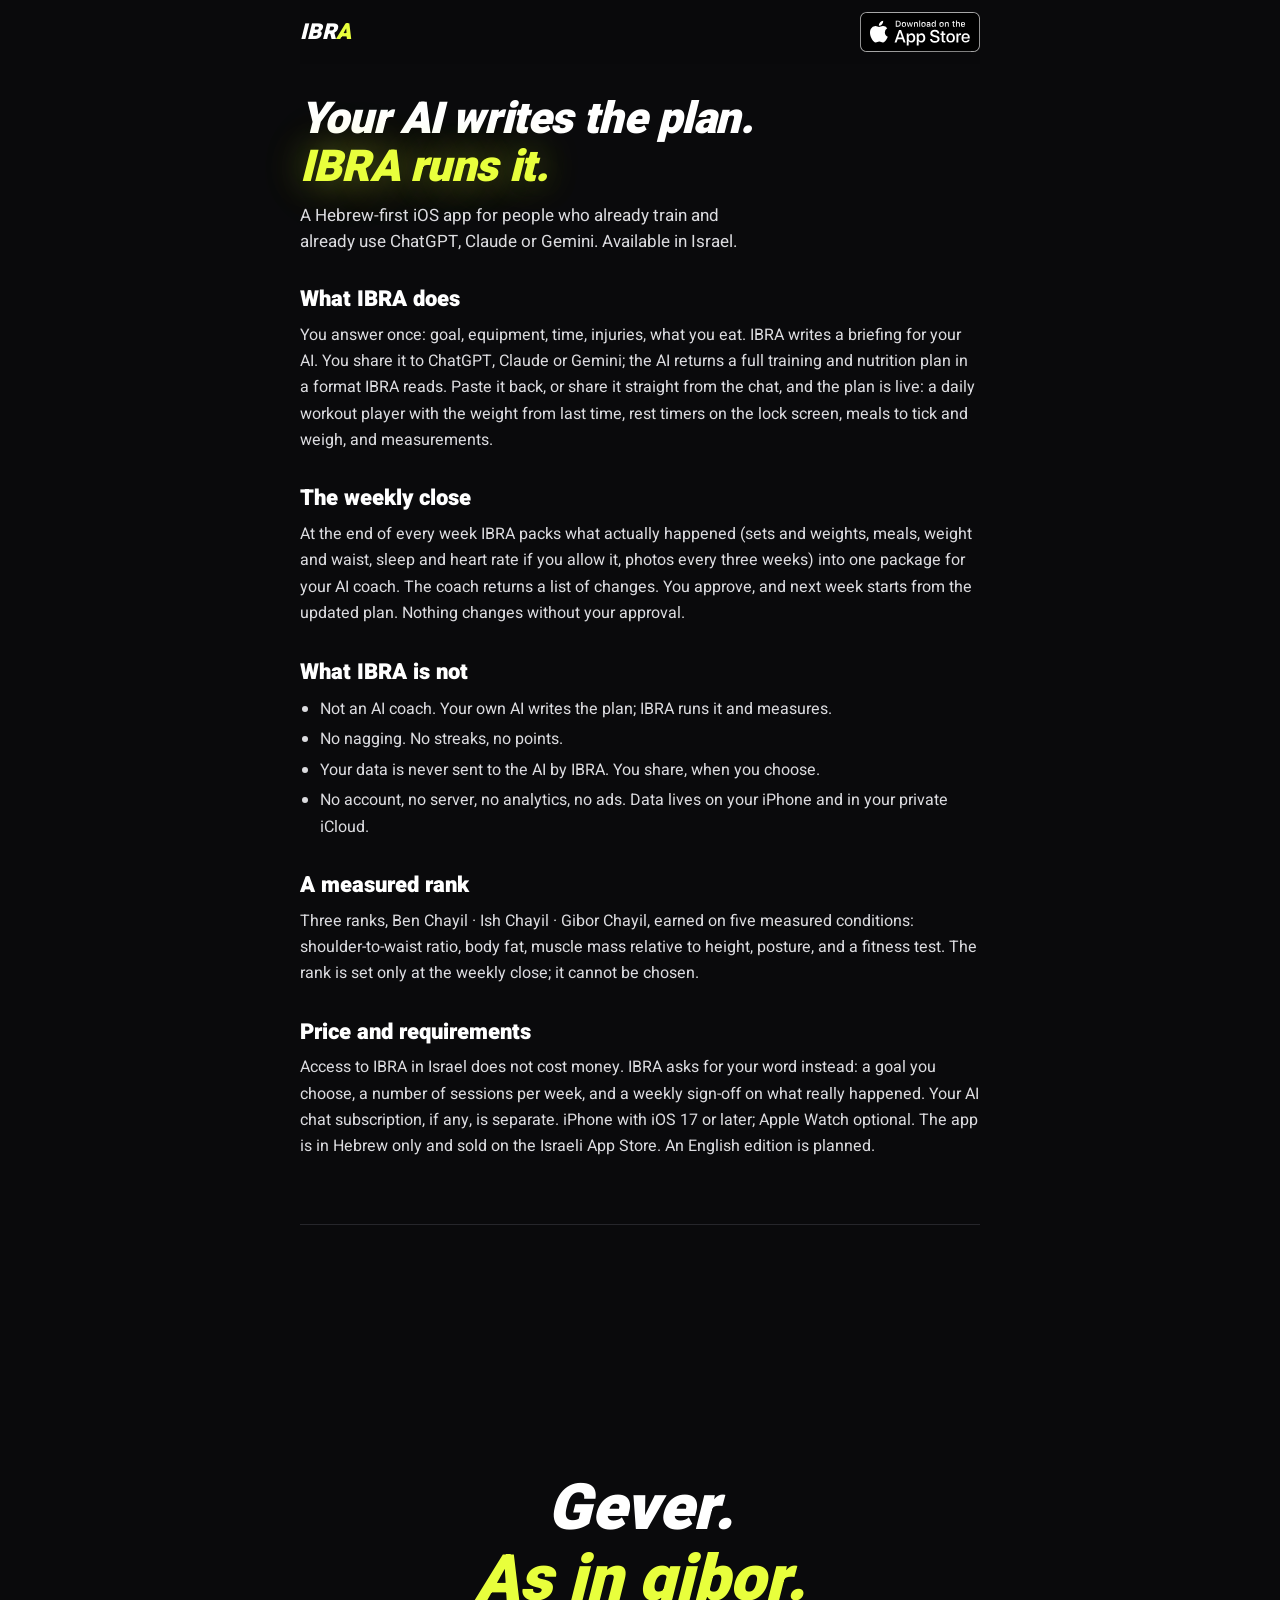
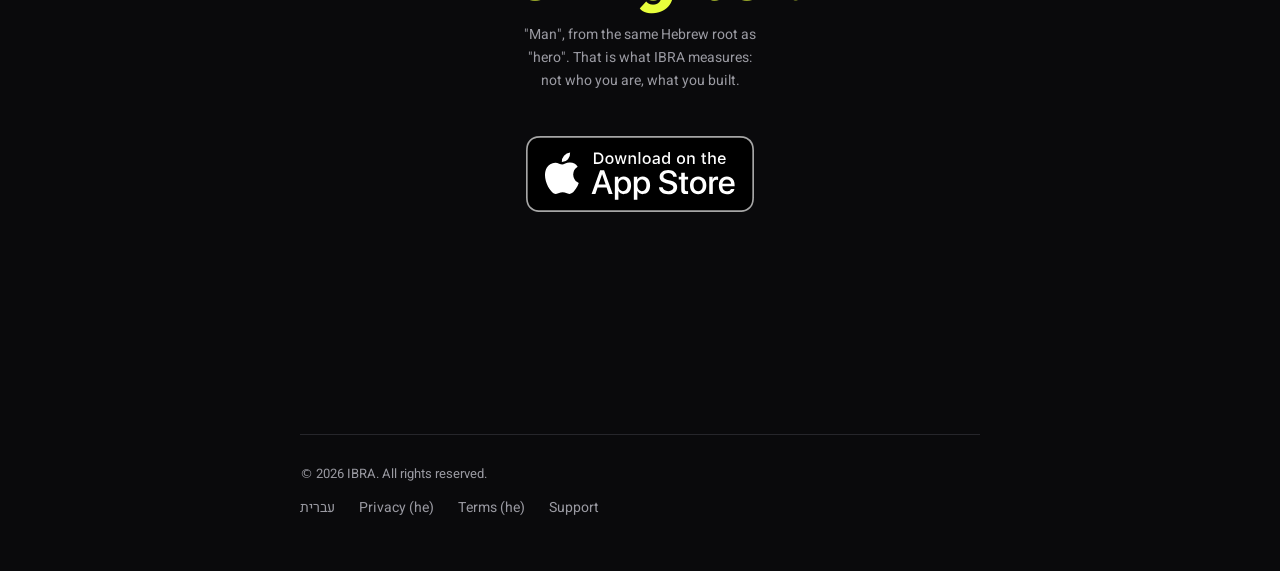
==== en/index.html @ 9f3f7fce "5.3: מחיר גלוי, המילה בלי מחיר, /pilot, כרטיסי-הפניה חדשים (IBRA 6155e060)" ====
<!doctype html>
<html lang="en" dir="ltr">
<head>
<meta charset="utf-8">
<meta name="robots" content="noindex">
<meta name="viewport" content="width=device-width,initial-scale=1">
<link rel="icon" href="/favicon.ico" sizes="32x32">
<link rel="icon" href="/assets/icon.svg" type="image/svg+xml">
<link rel="apple-touch-icon" href="/assets/apple-touch-icon.png">
<link rel="manifest" href="/site.webmanifest">
<title>IBRA — runs the workout plan your ChatGPT, Claude or Gemini wrote (Hebrew, iOS)</title>
<meta name="description" content="IBRA is a Hebrew-first iOS app that runs the training and nutrition plan your own AI chat wrote: a daily workout player, meals, measurements, and a weekly close that sends the coach what really happened. No account, no server.">
<link rel="canonical" href="https://ibra.fit/en/">
<link rel="alternate" hreflang="he" href="https://ibra.fit/">
<link rel="alternate" hreflang="en" href="https://ibra.fit/en/">
<meta property="og:title" content="IBRA — runs the workout plan your AI wrote">
<meta property="og:description" content="Hebrew-first iOS app. Paste the plan ChatGPT, Claude or Gemini wrote; IBRA runs it daily and closes every week with the coach.">
<meta property="og:url" content="https://ibra.fit/en/">
<meta property="og:image" content="https://ibra.fit/assets/og-v3.png">
<meta property="og:image:width" content="1200">
<meta property="og:image:height" content="630">
<meta property="og:image:alt" content="מתאמן לבד. המאמן מתכנן. IBRA מריצה.">
<meta name="twitter:card" content="summary_large_image">
<meta name="theme-color" content="#0A0A0C">
<link rel="preload" href="/assets/heebo.woff2" as="font" type="font/woff2" crossorigin>
<link rel="stylesheet" href="/style.css?v=2610282300">
<style>.text article ol,.text article ul{margin:10px 0 0 20px}</style>
</head>
<body class="site">
<div class="text">
<nav aria-label="Main">
  <a class="brand" href="/">IBR<b>A</b></a>
  <a class="badge sm" href="https://apps.apple.com/il/app/ibra/id6794155896"><img src="/assets/appstore-en.svg" width="116" height="40" alt="Download on the App Store"></a>
</nav>

<h1>Your AI writes the plan.<br><em>IBRA runs it.</em></h1>
<p class="lede">A Hebrew-first iOS app for people who already train and already use ChatGPT, Claude or Gemini. Available in Israel.</p>

<article>
<h2>What IBRA does</h2>
<p>You answer once: goal, equipment, time, injuries, what you eat. IBRA writes a briefing for your AI. You share it to ChatGPT, Claude or Gemini; the AI returns a full training and nutrition plan in a format IBRA reads. Paste it back, or share it straight from the chat, and the plan is live: a daily workout player with the weight from last time, rest timers on the lock screen, meals to tick and weigh, and measurements.</p>
</article>

<article>
<h2>The weekly close</h2>
<p>At the end of every week IBRA packs what actually happened (sets and weights, meals, weight and waist, sleep and heart rate if you allow it, photos every three weeks) into one package for your AI coach. The coach returns a list of changes. You approve, and next week starts from the updated plan. Nothing changes without your approval.</p>
</article>

<article>
<h2>What IBRA is not</h2>
<ul>
<li>Not an AI coach. Your own AI writes the plan; IBRA runs it and measures.</li>
<li>No nagging. No streaks, no points.</li>
<li>Your data is never sent to the AI by IBRA. You share, when you choose.</li>
<li>No account, no server, no analytics, no ads. Data lives on your iPhone and in your private iCloud.</li>
</ul>
</article>

<article>
<h2>A measured rank</h2>
<p>Three ranks, Ben Chayil · Ish Chayil · Gibor Chayil, earned on five measured conditions: shoulder-to-waist ratio, body fat, muscle mass relative to height, posture, and a fitness test. The rank is set only at the weekly close; it cannot be chosen.</p>
</article>

<article>
<h2>Price and requirements</h2>
<p>Access to IBRA in Israel does not cost money. IBRA asks for your word instead: a goal you choose, a number of sessions per week, and a weekly sign-off on what really happened. Your AI chat subscription, if any, is separate. iPhone with iOS 17 or later; Apple Watch optional. The app is in Hebrew only and sold on the Israeli App Store. An English edition is planned.</p>
</article>

<div class="close">
  <h2>Gever.<br><em>As in gibor.</em></h2>
  <p class="note" style="margin:8px auto 0;max-width:40ch">"Man", from the same Hebrew root as "hero". That is what IBRA measures: not who you are, what you built.</p>
  <a class="badge" href="https://apps.apple.com/il/app/ibra/id6794155896"><img src="/assets/appstore-en.svg" width="162" height="56" alt="Download on the App Store"></a>
</div>

<footer>
  <span>© 2026 IBRA. All rights reserved.</span>
  <nav aria-label="Secondary"><ul><li><a href="/">עברית</a></li><li><a href="/privacy">Privacy (he)</a></li><li><a href="/terms">Terms (he)</a></li><li><a href="/support">Support</a></li></ul></nav>
</footer>
</div>
</body>
</html>
---- style.css ----
/* ibra.fit — גיליון אחד לכל הדפים. הטוקנים = Theme של האפליקציה. */
@font-face{font-family:"Heebo";src:url("/assets/heebo.woff2") format("woff2");font-weight:100 900;font-display:swap}
:root{--bg:#0A0A0C;--card:#151518;--card2:#1C1C20;--ink:#fff;--ink2:#DCDCE0;--muted:#9A9AA2;--line:#26262B;--lime:#E8FF3C;--steel:#B4BEC6}
*{box-sizing:border-box;margin:0}
html{background:var(--bg);scroll-behavior:smooth}
body{margin:0;background:var(--bg);color:var(--ink);font:16px/1.65 "Heebo",system-ui,-apple-system,sans-serif;-webkit-font-smoothing:antialiased;text-rendering:optimizeLegibility}
a{color:var(--lime);text-decoration:none}
a:hover{text-decoration:underline}
:focus-visible{outline:2px solid var(--lime);outline-offset:3px;border-radius:4px}
::selection{background:var(--lime);color:#0A0A0C !important}

/* ---- דפי-המשפט (privacy · terms · support): כפי שהיו ---- */
main{max-width:680px;margin:0 auto;padding:48px 20px 64px}
.brand{font-weight:900;font-style:italic;letter-spacing:.02em;font-size:20px;color:var(--ink)}
.brand b{color:var(--lime);font-weight:900}
.brand:hover{text-decoration:none}
h1{font-weight:900;font-style:italic;font-size:40px;line-height:1.1;margin:40px 0 6px}
.updated{color:var(--muted);font-size:13px;margin:0 0 32px}
h2{font-size:17px;font-weight:800;margin:28px 0 6px}
p{margin:0;color:#dcdce0}
.card{background:var(--card);border:1px solid var(--line);border-radius:16px;padding:20px;margin-top:16px}
.mail{font-size:22px;font-weight:800;direction:ltr;unicode-bidi:isolate}
footer{margin-top:56px;padding-top:20px;border-top:1px solid var(--line);color:var(--muted);font-size:13px;display:flex;gap:16px;flex-wrap:wrap}
footer a{color:var(--muted)}

/* ---- דפי-השיווק (body.site) ---- */
.site a{color:inherit}
.site a:hover{text-decoration:none}
.wrap{max-width:1040px;margin:0 auto;padding:0 20px}
.site nav{display:flex;align-items:center;justify-content:space-between;height:64px}
.site .brand{font-size:22px;padding:8px 0}
.site nav ul{display:flex;gap:24px;list-style:none;padding:0;font-size:14px;color:var(--muted)}
.site nav ul a{padding:12px 0;display:inline-block}
.site nav ul a:hover{color:var(--ink)}
.store,.store:hover,.store:visited,.store:focus{color:#0A0A0C !important;text-decoration:none}
.store{display:inline-flex;align-items:center;gap:10px;background:var(--lime);color:#0A0A0C;font-weight:800;font-size:16px;padding:14px 22px;border-radius:14px;transition:transform .15s cubic-bezier(.4,0,.2,1),box-shadow .2s;box-shadow:0 0 0 rgba(232,255,60,0)}
.store:hover{box-shadow:0 0 28px rgba(232,255,60,.35)}
.store:active{transform:scale(.97)}
.store.sm{padding:11px 16px;font-size:14px;border-radius:10px;min-height:44px}
/* הבאדג' הרשמי של אפל (toolbox.marketingtools.apple.com), בלי לגעת בו: גובה ≥40, מרווח-נקי סביב */
.badge{display:inline-block;line-height:0;border-radius:8px;transition:transform .15s cubic-bezier(.4,0,.2,1),opacity .2s}
.badge img{display:block;height:56px;width:auto}
.badge.sm img{height:40px}
.badge:hover{opacity:.9}
.badge:active{transform:scale(.97)}
.badges{display:inline-flex;align-items:center;gap:12px;flex-wrap:wrap}
.badge.play[hidden]{display:none}
@media (max-width:720px){.badges .badge img{height:50px}.badges .badge.sm img{height:36px}.site .close .badges .badge img{height:50px}}

.hero{padding:40px 0 64px;display:grid;grid-template-columns:1.2fr .8fr;gap:40px;align-items:center}
.site h1{font-size:56px;line-height:1.08;letter-spacing:-.01em;text-wrap:balance;margin:0}
.site h1 em{font-style:inherit;color:var(--lime);text-shadow:0 0 28px rgba(232,255,60,.35)}
.lede{font-size:20px;line-height:1.5;color:var(--ink2);margin-top:24px;max-width:34ch}
.cta{display:flex;align-items:center;gap:24px;margin-top:32px;flex-wrap:wrap}
.quiet{color:var(--muted);font-size:16px;border-bottom:1px solid var(--line);padding:10px 0;min-height:44px;display:inline-flex;align-items:center}
.quiet:hover{color:var(--ink);border-color:var(--ink)}
.facts{margin-top:20px;color:var(--muted);font-size:16px}
/* שלושת השמות כשורת-מותגים: לבן, 800, בלי לוגואים (אבי, 20.10) */
.facts .brands{display:inline-flex;align-items:center;gap:8px;direction:ltr;color:var(--ink);font-weight:800;letter-spacing:.01em;vertical-align:baseline}
.facts .brands i{font-style:normal;color:var(--muted)}
.shot{width:100%;height:auto;border-radius:28px;border:1px solid var(--line);box-shadow:0 30px 60px rgba(0,0,0,.5);display:block;background:var(--bg)}
.pair{display:flex;gap:20px;align-items:flex-start;justify-content:center}
.pair figure{margin:0;width:232px}
.pair .back{margin-top:48px;width:212px}
.pair figcaption{text-align:center;color:var(--muted);font-size:13px;font-weight:700;letter-spacing:.06em;margin-top:12px}

.site section{padding:72px 0;border-top:1px solid var(--line);scroll-margin-top:72px}
.site h2{font-weight:900;font-style:italic;font-size:36px;line-height:1.1;text-wrap:balance;margin:0}
.site h2 em{font-style:inherit;color:var(--lime)}
.sub{color:var(--muted);font-size:16px;margin-top:12px;max-width:52ch}
.steps{display:grid;grid-template-columns:repeat(3,1fr);gap:32px;margin-top:40px}
.step{display:flex;flex-direction:column}
.step .shot{max-width:240px;margin:24px auto 0}
.step p{flex:1}
.n{font-weight:800;color:var(--muted);font-size:13px;letter-spacing:.08em}
.site h3{font-weight:800;font-size:22px;line-height:1.25;margin-top:8px;text-wrap:balance}
.step p{color:var(--muted);margin-top:8px}
/* הספרה היא הסימן של השלב: גדולה, 900 נטוי, לבנה (ליים שמור לפעולה — 20.8) */
.step .n{font-size:64px;line-height:1;font-weight:900;font-style:italic;color:var(--ink);font-variant-numeric:tabular-nums;letter-spacing:-.02em;margin-bottom:10px}

/* הסולם — ה-V שמתרחב. גיאומטריית DeltaRing, שלוש דרגות. */
/* הסולם — שלוש דמויות; הנבחרת גדולה ודלתאותיה בליים (כמו RankTitle + DeltaRing באפליקציה). לוח-פירוט אחד מתחלף. */
#rank .lede{max-width:46ch}
/* לוח-הזהות (27.8): קווי-שיער, המשפט כהצהרת-מותג, התכונות עם נקודות-ליים */
/* גובה קבוע לשתי שורות — הלוח לא זז בין הדמויות (אבי, 20.10) */
.conds{list-style:none;margin:0;padding:0;display:grid;grid-template-columns:repeat(3,1fr);gap:10px}
.conds li{display:flex;flex-direction:column;gap:6px;padding:14px 12px;border:1px solid var(--line);border-radius:12px;background:rgba(255,255,255,.02)}
.conds svg{width:30px;height:30px;fill:none;stroke:var(--steel);stroke-width:1.6;stroke-linecap:round;stroke-linejoin:round;margin-bottom:4px}
.conds b{font-size:17px;font-weight:800;color:var(--ink);font-variant-numeric:tabular-nums;white-space:nowrap}
.conds span{font-size:13px;color:var(--muted)}
.cond{margin-top:32px;color:var(--ink2);max-width:52ch}
.fine{margin-top:16px;color:var(--muted);font-size:16px;max-width:40ch}

/* "המאמן רואה אותך" — טקסט מימין, מסך ״המאמן ראה״ משמאל */
.see{display:grid;grid-template-columns:1fr 1fr;gap:48px;align-items:start}
.seeshot{margin:0;text-align:center}
.seeshot .shot{max-width:300px;margin:0 auto}
.seeshot figcaption{color:var(--muted);font-size:13px;margin-top:16px;max-width:36ch;margin-inline:auto}
html.js .seeshot .shot{transform:translateY(calc((0.5 - var(--p,0.5)) * 36px))}
.facts3{margin-top:28px}
.facts3+.sub{margin-top:20px}
/* השעון — שלושה מסכים אמיתיים זה לצד זה (לא סליידר, אפשטיין #18) */
#connect .lede{max-width:46ch}
.cond b{color:var(--ink);font-weight:800}
.nots{display:grid;grid-template-columns:repeat(3,1fr);gap:16px;margin-top:32px}
.site .card{padding:24px;margin:0}
.site .card h3{font-size:20px;margin:0}
.site .card p{color:var(--muted);margin-top:8px}
.privacy{margin-top:32px;font-weight:800;font-size:18px;color:var(--ink)}
.privacy small{display:block;font-weight:400;color:var(--muted);font-size:16px;margin-top:4px}

/* המחיר — אותו מסך כמו באפליקציה (PaywallCopy): שנתי מסומן, "הכי משתלם", והמילים של המאמן */
.tiers{margin-top:28px;max-width:560px;display:flex;flex-direction:column;gap:10px}
.tier{display:flex;justify-content:space-between;align-items:center;gap:16px;padding:18px 20px;border:1px solid var(--line);border-radius:20px;background:rgba(255,255,255,.02)}
.tier.on{border:1.5px solid var(--lime);box-shadow:0 0 0 4px rgba(232,255,60,.08)}
.tier b{font-size:17px;font-weight:800;display:flex;align-items:center;gap:10px;flex-wrap:wrap}
.tier .tag{color:var(--lime);font-size:13px;font-weight:800}
.tier small{display:block;color:var(--muted);font-size:14px;margin-top:4px}
.tier .p{text-align:left;font-size:24px;font-weight:800;font-variant-numeric:tabular-nums;white-space:nowrap;direction:ltr}
.tier .p span{display:block;font-size:13px;color:var(--muted);font-weight:500;direction:rtl}
.band{padding:40px 0;border-top:1px solid var(--line)}
.band p{font-size:28px;font-weight:900;font-style:italic;line-height:1.2;text-wrap:balance;max-width:30ch}
.band em{font-style:inherit;color:var(--lime)}
#word .lede{max-width:40ch}
#word .sub.wide{max-width:60ch;margin-top:32px}
#price .plans{display:grid;gap:12px}
#price .free{display:flex;flex-direction:column;gap:4px;padding:16px 20px;border:1px dashed var(--line);border-radius:20px;color:var(--ink2)}
#price .free b{color:var(--ink);font-weight:800;font-size:17px}
#price .incl{margin-top:16px;display:grid;gap:8px;color:var(--muted);font-size:15px;padding:0;list-style:none}
#price .incl li::before{content:"·";color:var(--lime);font-weight:900;margin-inline-end:8px}
#price .more{margin-top:8px}
.word-card .tier{flex-direction:column;align-items:stretch}
.word-card .tier small{font-size:12px;font-weight:700;letter-spacing:.06em;margin:0 0 8px}
.word-card .tier b{font-size:19px;line-height:1.35;display:block;font-weight:800}
.ledger{margin-top:12px;display:grid;grid-template-columns:1fr 1fr;gap:10px}
.ledger div{padding:14px 16px;border:1px solid var(--line);border-radius:16px;background:rgba(255,255,255,.02)}
.ledger span{display:block;color:var(--muted);font-size:13px}
.ledger b{display:block;margin-top:6px;font-size:22px;font-weight:800;font-variant-numeric:tabular-nums}
.ledger b.win{color:var(--lime)}
.word-card .note{margin-top:16px;font-size:15px;color:var(--ink2);max-width:none}
.word-card .eg{margin-top:10px;color:var(--muted);font-size:13px}
.site .close .lede{margin:16px auto 0;text-align:center}
.site .close .quiet{margin-top:20px}
.note{color:var(--muted);margin-top:16px;max-width:52ch}

.faq{margin-top:32px;display:grid;grid-template-columns:1fr 1fr;gap:32px 48px}
.faq h3{font-size:18px;margin:0}
.faq p{color:var(--ink2);margin-top:8px}
.more{display:inline-flex;align-items:center;min-height:44px;margin-top:24px;font-weight:800;border-bottom:1px solid var(--ink)}
.more:hover{border-color:var(--lime);color:var(--lime)}

/* הפוטר: המשימה · חתימה · קו · קישורים בשורה · שורת-מטא */
.site footer{display:grid;gap:0;margin:0;padding:28px 0 40px;align-items:start}
.site footer .maker{margin:0;color:var(--ink);font-size:17px;font-weight:700;max-width:40ch;line-height:1.5;text-wrap:balance}
.site footer .maker .sig{display:block;margin-top:10px;color:var(--muted);font-size:13px;font-weight:400}
.site footer .maker a{color:var(--muted)}
.site footer .row{display:flex;justify-content:space-between;align-items:center;gap:16px;flex-wrap:wrap;margin-top:24px;padding-top:12px;border-top:1px solid var(--line)}
.site footer nav{height:auto}
.site footer ul{display:flex;flex-wrap:wrap;gap:4px 24px;margin:0;padding:0;list-style:none;font-size:14px}
.site footer li{white-space:nowrap}
.site footer li a{display:inline-block;padding:12px 0;color:var(--muted)}
.site footer li a:hover{color:var(--ink)}
.site footer .meta{color:var(--muted);font-size:13px;white-space:nowrap}
.site footer .row:first-child{margin-top:0;padding-top:0;border-top:0}

/* ---- דפי-טקסט שיווקיים (faq · vs · en) ---- */
.text{max-width:720px;margin:0 auto;padding:0 20px}
.text h1{font-size:44px;margin-top:32px}
.text .lede{margin-top:12px;font-size:17px;max-width:none}
.group{margin-top:48px;color:var(--muted);font-size:13px;font-weight:700;letter-spacing:.08em;border-bottom:1px solid var(--line);padding-bottom:8px}
.text article{margin-top:32px}
.text article h2{font-style:normal;font-size:22px;line-height:1.25}
.text article p{color:var(--ink2);margin-top:8px}
.text article ol,.text article ul{margin:10px 20px 0 0;color:var(--ink2);padding:0}
.text article li{margin-top:4px}
.text article li b{font-weight:800;color:var(--ink)}
.text .close{padding:72px 0 48px;border-top:1px solid var(--line);margin-top:64px}
.text .close h2{font-style:italic;font-size:40px}
.text .close .badge{margin-top:24px}
.table{margin-top:32px;border:1px solid var(--line);border-radius:16px;overflow:auto}
.table table{width:100%;border-collapse:collapse;font-size:15px;min-width:560px}
.table th,.table td{padding:14px 16px;border-top:1px solid var(--line);text-align:start;vertical-align:top}
.table thead th{border-top:0;background:var(--card);font-weight:800}
.table tbody th{font-weight:800;color:var(--ink);white-space:nowrap}
.table td{color:var(--ink2)}
.table td.y{color:var(--ink);font-weight:800}
.table td.n{color:var(--muted);font-weight:400;font-size:15px;letter-spacing:0}
.table .me{background:rgba(232,255,60,.04)}

/* המילה המתחלפת בהירו: רוחב קבוע (נמדד ב-JS) כדי שהשורה לא תקפוץ; דהייה בלבד */
.rot{display:inline-block;direction:ltr;unicode-bidi:isolate;text-align:center;transition:opacity .22s cubic-bezier(.4,0,.2,1)}
.rot.fade{opacity:0}
/* ---- שכבת-ההרגשה ---- */
.site h1 em{text-shadow:0 0 40px rgba(232,255,60,.45),0 0 90px rgba(232,255,60,.18)}
/* הפוסטר: המילים באות אליך בגלילה */
.poster{display:flex;flex-direction:column;font-weight:900;font-style:italic;font-size:56px;line-height:1.04;letter-spacing:-.01em}
.poster span,.poster em{font-style:inherit;opacity:.14;transition:opacity .45s cubic-bezier(.4,0,.2,1)}
.poster em{color:var(--lime);text-shadow:0 0 40px rgba(232,255,60,.35)}
.poster.l1 span:nth-child(1),.poster.l2 span:nth-child(-n+2),.poster.l3 span:nth-child(-n+3),.poster.l4 span:nth-child(-n+4),.poster.l5 span,.poster.l6 span,.poster.l6 em{opacity:1}
html:not(.js) .poster span,html:not(.js) .poster em{opacity:1}
/* פרלקסה עדינה: הטלפונים נעים מעט מהר יותר מהדף */
html.js .pair .front,html.js .step .shot{transform:translateY(calc((0.5 - var(--p,0.5)) * 36px))}
html.js .pair .back{transform:translateY(calc((0.5 - var(--p,0.5)) * 64px))}
/* הסיום: כוריאוגרפיית-הספלאש (DeltaSpin: 0.6 סיבוב ונעילה · 1.2 ליים · 1.45 שם) */
.splash{width:160px;height:160px;display:block;margin:0 auto;overflow:visible}
.splash path{fill:var(--lime)}
.wordmark{font-weight:900;font-style:italic;font-size:44px;line-height:1;letter-spacing:.02em;margin-top:12px}
.wordmark b{color:var(--lime)}
.site .close{text-align:center;padding:72px 0 48px;border-top:1px solid var(--line);margin-top:64px}
.site .close .badge{margin-top:32px}.site .close .badge img{height:64px}
.site .close h2{font-size:36px;line-height:1.1;margin:24px 0 0}
html.js .close .splash{opacity:0;transform:scale(.82)}
html.js .close .wordmark{opacity:0;letter-spacing:.3em}
html.js .close.go .splash{animation:spinlock .6s cubic-bezier(.4,0,.2,1) forwards}
html.js .close.go .splash path{animation:light .25s ease-out .6s forwards}
html.js .close.go .wordmark{animation:name .4s ease-out 1.2s forwards}
/* הסלוגן נחשף אחרי השם; "גִּבּוֹר." נדלק אחרון (DeltaSpin: heroTime 1.45 · total 1.80) */
html.js .close h2{opacity:0;transform:translateY(8px)}
html.js .close h2 em{color:var(--ink);text-shadow:none}
html.js .close.go h2{animation:rise .45s ease-out 1.45s forwards}
html.js .close.go h2 em{animation:hero .35s ease-out 1.8s forwards}
@keyframes rise{to{opacity:1;transform:none}}
@keyframes hero{to{color:var(--lime);text-shadow:0 0 40px rgba(232,255,60,.45),0 0 90px rgba(232,255,60,.18)}}
@keyframes spinlock{from{opacity:0;transform:scale(.82) rotateY(0)}to{opacity:1;transform:scale(1) rotateY(900deg)}}
@keyframes light{to{filter:drop-shadow(0 0 26px rgba(232,255,60,.55))}}
@keyframes name{to{opacity:1;letter-spacing:.02em}}
/* ---- תנועה: ברירת-המחדל נראה; ה-JS רק מוסיף ---- */
/* הסולם מתרחב לפי כמה גללת (scrub), לא פעם אחת */
@media (prefers-reduced-motion:reduce){
  html.js .pair .front,html.js .pair .back,html.js .step .shot,html.js .seeshot .shot{transform:none}
  .poster span,.poster em{opacity:1;transition:none}
  html.js .close .splash,html.js .close .wordmark,html.js .close h2{opacity:1;transform:none;letter-spacing:.02em;animation:none}
  html.js .close h2 em{color:var(--lime);animation:none}
  html.js .close .splash path{fill:var(--lime)}
  .rot{transition:none}
  html{scroll-behavior:auto}
}

@media (max-width:760px){
  .site nav ul{display:none}
  /* בטלפון הכותרת דביקה, והבאדג' בה מופיע רק אחרי שההירו יצא מהמסך (אבי, 20.10) */
  .site .wrap>nav,.site .text>nav{position:sticky;top:0;z-index:5;height:56px;margin:0 -16px;padding:0 16px;background:rgba(10,10,12,.82);backdrop-filter:blur(14px);-webkit-backdrop-filter:blur(14px)}
  html.js .wrap>nav .badge.sm,html.js .text>nav .badge.sm{opacity:0;pointer-events:none;transform:translateY(-4px);transition:opacity .3s,transform .3s}
  html.js.past-hero .wrap>nav .badge.sm,html.js.past-hero .text>nav .badge.sm{opacity:1;pointer-events:auto;transform:none}
  .site footer .row{gap:12px 0}
  .site footer nav{width:100%}
  .site footer nav ul{display:flex;flex-wrap:wrap;justify-content:center;width:100%;gap:0 18px;font-size:13px;white-space:nowrap}
  .site footer nav ul a{padding:12px 0}
  .site footer .meta{width:100%;text-align:center}
  .hero{grid-template-columns:1fr;gap:32px;padding:24px 0 48px}
  .site h1{font-size:42px}
  .poster{font-size:40px;line-height:1.04}
  .splash{width:120px;height:120px}
  .wordmark{font-size:34px}
  .lede{font-size:18px}
  .band p{font-size:22px}
  .ledger b{font-size:20px}
  .pair{gap:12px;margin-top:8px}
  .pair figure{width:48%}
  .pair .back{margin-top:32px;width:48%}
  .pair .shot{aspect-ratio:600/900;object-fit:cover;object-position:top}
  .facts{font-size:15px}
  .site section{padding:40px 0}
  .site h2{font-size:30px}
  .steps{grid-template-columns:1fr;gap:0}
  .step{padding:32px 0;border-top:1px solid var(--line)}
  .step .n{font-size:56px}
  .step:first-child{border-top:0;padding-top:8px}
  .step .shot{max-width:220px;margin-top:20px;aspect-ratio:600/640;object-fit:cover;object-position:top;border-bottom-left-radius:0;border-bottom-right-radius:0;-webkit-mask-image:linear-gradient(#000 78%,transparent);mask-image:linear-gradient(#000 78%,transparent)}
  .conds{grid-template-columns:repeat(3,1fr);gap:8px}
  .conds li{padding:12px 10px}
  .conds b{font-size:15px}
  .conds svg{width:24px;height:24px}
  .nots,.faq{grid-template-columns:1fr}
  .see{grid-template-columns:1fr;gap:28px}
  .seeshot .shot{max-width:260px;aspect-ratio:562/760;object-fit:cover;object-position:top;border-bottom-left-radius:0;border-bottom-right-radius:0;-webkit-mask-image:linear-gradient(#000 80%,transparent);mask-image:linear-gradient(#000 80%,transparent)}
  .close h2{font-size:40px}
  .close{padding:64px 0}
  .text h1{font-size:34px}
  /* טבלת-ההשוואה: בטלפון כל שורה הופכת לכרטיס, בלי גלילה-לצד */
  .table{border:0;border-radius:0;overflow:visible}
  .table table{min-width:0;display:block}
  .table thead{display:none}
  .table tbody,.table tr{display:block}
  .table tr{border:1px solid var(--line);border-radius:16px;padding:8px 16px 12px;margin-top:12px;background:var(--card)}
  .table tbody th,.table td{display:block;padding:6px 0;border:0;white-space:normal}
  .table tbody th{font-size:13px;color:var(--muted);letter-spacing:.06em;padding-bottom:8px;border-bottom:1px solid var(--line);margin-bottom:4px}
  .table td::before{display:inline-block;min-width:96px;color:var(--muted);font-weight:700;font-size:13px;letter-spacing:.04em}
  .table td:nth-child(2)::before{content:"IBRA"}
  .table td:nth-child(3)::before{content:"יומנים"}
  .table td:nth-child(4)::before{content:"מאמני-AI"}
  .table td:nth-child(5)::before{content:"ChatGPT לבד"}
  .table .me{background:transparent}
}

/* guide */
.guide .gs{margin-top:56px;padding-top:28px;border-top:1px solid var(--line)}
.guide .gs:first-of-type{margin-top:56px}
.guide .n{font-size:64px;line-height:1;font-weight:900;font-style:italic;color:var(--ink);font-variant-numeric:tabular-nums;letter-spacing:-.02em}
.guide .gs h2{font-style:normal;font-size:28px;line-height:1.2;margin-top:12px}
.guide .gs h3{font-size:20px;margin-top:40px}
.guide .gs p{color:var(--ink2);margin-top:12px;max-width:60ch}
.guide .gs p.big{color:var(--ink);font-size:22px;font-weight:800;line-height:1.35;margin-top:24px;text-wrap:balance}
.guide .gs p.note{color:var(--muted);font-size:15px;margin-top:16px}
.facts5{list-style:none;margin:20px 0 0;padding:0;display:grid;grid-template-columns:repeat(3,1fr);gap:10px}
.facts5 li{display:flex;flex-direction:column;gap:6px;padding:16px 14px;border:1px solid var(--line);border-radius:12px;background:rgba(255,255,255,.02)}
.facts5 svg{width:30px;height:30px;fill:none;stroke:var(--steel);stroke-width:1.6;stroke-linecap:round;stroke-linejoin:round;margin-bottom:4px;flex:none}
.facts5 b{font-size:17px;font-weight:800;color:var(--ink)}
.facts5 span{font-size:14px;color:var(--muted);line-height:1.4}
.chat{margin-top:16px;display:flex;flex-direction:column;align-items:flex-start;gap:12px}
.chat .bubble{position:relative;padding:18px 20px;border-radius:20px 20px 20px 6px;background:var(--card2);color:var(--ink);font-size:16px;line-height:1.6;white-space:pre-wrap;user-select:all;max-width:56ch}
.copybtn{padding:12px 20px;border:0;border-radius:12px;background:var(--lime);color:#0A0A0C;font:inherit;font-size:16px;font-weight:800;cursor:pointer;transition:transform .15s cubic-bezier(.4,0,.2,1)}
.copybtn:active{transform:scale(.97)}
.ways{list-style:none;margin:24px 0 0;padding:0;display:grid;grid-template-columns:repeat(3,1fr);gap:12px}
.ways li{padding:20px;border:1px solid var(--line);border-radius:20px;background:var(--card);display:flex;flex-direction:column}
.ways li.us{border-color:var(--lime)}
.ways b{font-size:18px;font-weight:800;color:var(--ink);line-height:1.25}
.ways span{display:block;margin-top:4px;color:var(--muted);font-size:14px}
.ways p{margin-top:8px;flex:1}
.ways i{font-style:normal;display:block;margin-top:16px;padding-top:12px;border-top:1px solid var(--line);color:var(--muted);font-size:14px;line-height:1.45}
.ways li.us i{color:var(--ink)}
.checks{list-style:none;margin:16px 0 0;padding:0}
.checks li{display:flex;align-items:center;gap:12px;padding:12px 0;border-bottom:1px solid var(--line);font-size:17px;font-weight:700;color:var(--ink)}
.checks svg{width:22px;height:22px;flex:none;fill:none;stroke:var(--ink);stroke-width:2.4;stroke-linecap:square;stroke-linejoin:miter}
@media (max-width:720px){
  .guide .n{font-size:56px}
  .guide .gs{margin-top:44px}
  .guide .gs h2{font-size:24px}
  .facts5{grid-template-columns:1fr 1fr}
  .ways{grid-template-columns:1fr}
  .chat .bubble{max-width:none}
}
/* vs */
.vs .fam{margin-top:40px}
.vs .ways p{margin-top:8px;flex:1;color:var(--ink)}
.vs .ways em{font-style:normal;display:block;margin-top:10px;color:var(--muted);font-size:14px}
.sr{position:absolute;width:1px;height:1px;overflow:hidden;clip:rect(0 0 0 0)}
.vs .note{color:var(--muted);font-size:14px;margin-top:12px}
.pick{list-style:none;margin:16px 0 0;padding:0}
.pick li{padding:12px 0;border-top:1px solid var(--line);color:var(--ink2);line-height:1.5}
.pick li b{color:var(--ink);font-weight:800}
.pick li.us b{color:var(--lime)}
@media (max-width:720px){
}
/* sticky header, desktop */
@media (min-width:761px){
  .site .wrap>nav,.site .text>nav{position:sticky;top:0;z-index:5;background:rgba(10,10,12,.82);backdrop-filter:blur(14px);-webkit-backdrop-filter:blur(14px)}
}
/* desktop scale · brand moment */
@media (min-width:900px){
  .site h2{font-size:52px}
  .poster{font-size:84px}
  .site .close{min-height:90vh;display:flex;flex-direction:column;justify-content:center;align-items:center;padding:48px 0}
  .splash{width:300px;height:300px}
  .wordmark{font-size:88px;margin-top:20px}
  .site .close h2{font-size:64px;margin-top:28px}
  .site .close .badge{margin-top:44px}.site .close .badge img{height:76px}
}
/* scenes: a pinned stage, scrubbed by scroll (progress --sp 0→1, reversible, no thresholds) */
.scene{--sp:0;--nav:56px;position:relative;display:block;grid-template-columns:none;height:190svh;margin-top:16px;text-align:start}
.scene .stage{position:sticky;top:calc(var(--nav) + 6svh);height:auto;display:flex;flex-direction:column;align-items:center;padding-top:12px}
.scene .pin{position:relative;overflow:hidden;border:1px solid var(--line);border-radius:28px;background:var(--bg);box-shadow:0 30px 60px rgba(0,0,0,.5);width:min(236px,58%);aspect-ratio:600/1000;flex:none}
.scene .track{display:flex;height:100%;width:300%;transform:translateX(calc(var(--sp) * 66.6667%));will-change:transform}
.scene.five .track{width:500%;transform:translateX(calc(var(--tx,var(--sp)) * 80%))}
.scene.five .track>*{width:20%!important}
.scene.five{height:330svh}
.scene.six .track{width:600%;transform:translateX(calc(var(--tx,var(--sp)) * 83.3333%))}
.scene.six .track>*{width:16.6667%!important}
.scene.six{height:400svh}
.scene .track img{width:33.3333%;max-width:none;height:100%;object-fit:cover;object-position:top;flex:none;display:block;border:0;border-radius:0;box-shadow:none}
.scene .bars{display:flex;gap:6px;width:min(236px,58%);margin-top:14px;flex:none}
.scene .bars i{flex:1;height:3px;border-radius:2px;background:var(--line);position:relative;overflow:hidden}
.scene .bars i::after{content:"";position:absolute;inset:0;background:var(--ink);transform-origin:right;transform:scaleX(var(--f,0))}
.scene .txts{position:relative;width:100%;flex:none;height:6.2em;margin-top:12px}
.scene .txts>*{position:absolute;inset:0;margin:0;padding:0 8px 0 0;opacity:var(--a,0);transform:translateY(calc((1 - var(--a,0)) * 10px));text-align:start}
.scene .step .n{padding-inline-end:.3em;overflow:visible}
.scene .txts,.scene .txts>*{overflow:visible}
.scene .step{display:block;padding:0;border:0;min-height:0}
.scene .step .n{font-size:56px;margin-bottom:8px}
.scene .step h3{font-size:22px}
.scene .step p{font-size:16px;margin-top:8px}
.scene figcaption{margin:0;font-size:16px;color:var(--ink2)}
.scene figcaption b{display:block;font-size:24px;color:var(--ink);font-weight:800;margin-bottom:4px}
#connect .cond{margin-top:0}
html:not(.js) .scene{height:auto}
html:not(.js) .scene .stage{position:static;height:auto}
html:not(.js) .scene .txts>*{position:static;opacity:1;transform:none;margin-top:16px}
@media (min-width:900px){
  .scene{--nav:64px;height:calc(100vh - var(--nav) + 180vh)}
  .scene.five{height:calc(100vh - var(--nav) + 400vh)}
  .scene.six{height:calc(100vh - var(--nav) + 500vh)}
  .scene .stage{top:var(--nav);height:calc(100vh - var(--nav));flex-direction:row;align-items:center;gap:80px;padding-top:0}
  .scene .pin{width:auto;height:min(820px,calc(100vh - var(--nav) - 80px));aspect-ratio:600/1304;border-radius:40px;order:2}
  .scene .bars{display:none}
  .scene .txts{flex:1;height:100%;margin:0;order:1}
  .scene .txts>*{padding:0;display:flex;flex-direction:column;justify-content:center;transform:translateY(calc((1 - var(--a,0)) * 16px))}
  .scene .step .n{font-size:112px;margin-bottom:16px}
  .scene .step h3{font-size:30px;line-height:1.2}
  .scene .step p{font-size:19px;max-width:38ch}
  .scene figcaption{font-size:19px;max-width:34ch}
  .scene figcaption b{font-size:34px;line-height:1.15;margin-bottom:10px}
}
@media (prefers-reduced-motion:reduce){
  .scene{height:auto}
  .scene .stage{position:static;height:auto}
  .scene .txts>*{position:static;opacity:1;transform:none;margin-top:16px}
  .scene .track{transform:none}
  .scene .bars{display:none}
}
/* composition: even lines, no half-lines */
.lede,.sub,.cond,.note,#faq p,.step p,.step h3,.conds span,.card p,figcaption,.maker,.tier i,.ways i,.ways p,.pick li{text-wrap:balance}
@media (max-width:720px){
  .site h1{font-size:40px}
  .site h1 em{white-space:nowrap}
  .facts3{grid-template-columns:1fr;gap:8px}
  .facts3 li{flex-direction:row;align-items:center;gap:12px;padding:12px 14px}
  .facts3 svg{margin:0;width:26px;height:26px;flex:none}
  .facts3 b{font-size:16px}
  .facts3 span{font-size:14px;margin-inline-start:auto}
}
.pair video.shot{object-fit:cover;object-position:top}
/* הסולם */
.ladder{list-style:none;padding:0;margin:28px 0 0;display:flex;flex-direction:column;gap:10px;max-width:460px}
.ladder li{display:flex;align-items:center;gap:16px;padding:14px 16px;border:1px solid var(--line);border-radius:16px;opacity:.72}
.ladder li.on{opacity:1;background:rgba(255,255,255,.03);border-color:#3A3A40}
.ladder svg{width:52px;height:auto;flex:none;overflow:visible}
.ladder svg path{fill:var(--steel)}
.ladder li.on svg path{fill:var(--lime);filter:drop-shadow(0 0 12px rgba(232,255,60,.4))}
.ladder .nm{display:flex;align-items:baseline;gap:10px;font-size:22px;font-weight:900;font-style:italic;color:var(--ink);white-space:nowrap}
.ladder .nm em{font-style:inherit}
.ladder li.on .nm{color:var(--lime)}
.ladder .nm small{font-size:11px;font-weight:800;font-style:normal;letter-spacing:.08em;color:var(--bg);background:var(--lime);border-radius:6px;padding:2px 7px}
.ladder span{display:block;color:var(--ink2);font-size:15px;margin-top:2px}
.ladder i{display:block;font-style:normal;color:var(--muted);font-size:13px;margin-top:5px;font-variant-numeric:tabular-nums;text-wrap:balance}
#rank .see,#road .see{align-items:center}
#whole .see{margin-top:48px}
@media (max-width:720px){.ladder{max-width:none}.ladder li{gap:12px;padding:12px}.ladder svg{width:44px}.ladder .nm{font-size:20px}}
#whole .poster{flex-direction:row;flex-wrap:wrap;gap:0 .4em;font-size:26px;line-height:1.3;margin-top:22px;max-width:30ch}
#whole .see{margin-top:0}
@media (min-width:900px){#whole .poster{font-size:32px}}
#whole .poster{max-width:19ch}
@media (min-width:900px){#whole .poster{max-width:none}}
/* הדרגה + הדרך */
.ladder li{cursor:pointer;position:relative;transition:opacity .3s,border-color .3s,background .3s}
.ladder li:hover{opacity:.9}
.ladder li:focus-visible{outline:2px solid var(--lime);outline-offset:3px}
.ladder time{margin-inline-start:auto;flex:none;align-self:flex-start;font-size:13px;font-weight:800;color:var(--muted);white-space:nowrap;padding-top:4px}
.ladder li.on time{color:var(--lime)}
.ladder svg path{transition:fill .3s,filter .3s}
@media (max-width:720px){.ladder time{font-size:12px}}
@media (max-width:720px){.ladder li{position:relative;padding-top:14px}.ladder time{position:absolute;top:12px;left:14px;margin:0;padding:0}.ladder li>div{padding-inline-end:0}}
/* "לאן ומתי" חי — הכרטיס ב-HTML, הגרף ב-SVG */
.phone{width:300px;aspect-ratio:562/1218;margin:0 auto;border-radius:28px;border:1px solid var(--line);box-shadow:0 30px 60px rgba(0,0,0,.5);background:var(--bg);overflow:hidden;padding:0 14px;text-align:start;position:relative;font-family:Heebo,system-ui,sans-serif}
.phone .pbar{direction:ltr;display:flex;justify-content:space-between;align-items:center;height:34px;font-size:11px;font-weight:700;color:#fff;padding:4px 6px 0}
.phone .pbar i{width:28px;height:10px;border:1px solid rgba(255,255,255,.6);border-radius:3px;position:relative}
.phone .pbar i::after{content:"";position:absolute;inset:1.5px;background:#fff;border-radius:1.5px}
.phone .jh{display:flex;justify-content:space-between;align-items:baseline;margin:6px 2px 8px}
.phone .jh b{font-size:13px;font-weight:800;color:#fff}.phone .jh span{font-size:11px;color:rgba(255,255,255,.55)}
.rcard{background:#141417;border:1px solid rgba(255,255,255,.08);border-radius:16px;padding:14px 12px 10px}
.rcard .rh{font-size:22px;font-weight:900;font-style:italic;color:#fff;line-height:1.1;white-space:nowrap}
.rcard .basis{font-size:10px;font-weight:600;color:rgba(255,255,255,.55);margin:5px 0 8px}
.rcard .chart{position:relative;height:150px}
.rcard svg{position:absolute;inset:0;width:100%;height:100%;overflow:visible}
.rcard .band{fill:#565F1E;fill-opacity:.55}
.rcard .fill{fill:url(#rg)}
.rcard .axis{stroke:rgba(255,255,255,.14);stroke-width:1}
.rcard .split{stroke:rgba(255,255,255,.22);stroke-width:1;stroke-dasharray:2 3;transition:opacity .4s}
.rcard .line{fill:none;stroke:#fff;stroke-width:2.5;stroke-linecap:round;stroke-linejoin:round}
.rcard .est{fill:none;stroke:rgba(255,255,255,.55);stroke-width:2;stroke-linecap:round;stroke-dasharray:1 5;transition:opacity .4s}
.rcard .dots circle{fill:#fff;stroke:#fff;stroke-width:1.3;transition:opacity .3s}.rcard .dots circle.e{fill:#141417;stroke:rgba(255,255,255,.6)}
.rcard .goal{fill:#fff}
.rcard .halo{fill:#E8FF3C;fill-opacity:.18}.rcard .today{fill:#E8FF3C}
.rcard .lbl{position:absolute;font-size:9px;font-weight:700;color:rgba(255,255,255,.55);white-space:nowrap;direction:rtl}
.rcard .lbl b{font-size:9px;font-weight:800;color:#fff}
.rcard .lbl.today{top:0;right:0}
.rcard .lbl.peak{top:0;transition:left .8s,top .8s}
.rcard .years{position:absolute;left:0;right:0;top:134px;height:14px;font-size:8px;font-weight:700;color:rgba(255,255,255,.4)}
.rcard .years span{position:absolute;transform:translateX(50%);transition:right .8s,opacity .4s}
.rcard .years .esl{transform:none;left:4px}
.rcard .stations{display:flex;justify-content:space-between;align-items:flex-start;gap:8px;margin-top:6px}
.rcard .stations i{display:block;font-style:normal;font-size:9px;font-weight:700;color:rgba(255,255,255,.55);white-space:nowrap}
.rcard .stations b{display:block;font-size:16px;font-weight:900;font-style:italic;color:#fff;font-variant-numeric:tabular-nums;margin-top:2px;white-space:nowrap}
.rcard .stations .goal b{font-size:13px;font-style:normal;font-weight:800}
.rcard .stations .goal{text-align:end}
.rcard .stations small{display:block;font-size:9px;font-weight:600;color:rgba(255,255,255,.55);margin-top:1px}
.rcard .door{display:flex;justify-content:space-between;border-top:1px solid rgba(255,255,255,.08);margin-top:12px;padding-top:10px;font-size:11px;font-weight:700;color:rgba(255,255,255,.68)}
.rcard .door .chev{color:rgba(255,255,255,.35)}
.phone .mm{font-size:12px;font-weight:800;color:#fff;margin:18px 2px 8px}
.phone .mrow{display:flex;justify-content:space-between;padding:12px 12px;background:#141417;border:1px solid rgba(255,255,255,.08);border-radius:14px;margin-bottom:6px;font-size:12px}
.phone .mrow span{font-weight:800;color:#fff}.phone .mrow b{font-weight:700;color:#fff}.phone .mrow b.q{color:rgba(255,255,255,.55);font-weight:600}
#rank .seeshot.live{align-self:center}
@media (max-width:720px){.phone{width:260px;aspect-ratio:562/1040;border-bottom-left-radius:0;border-bottom-right-radius:0;-webkit-mask-image:linear-gradient(#000 80%,transparent);mask-image:linear-gradient(#000 80%,transparent)}}
@media (prefers-reduced-motion:reduce){.rcard *{transition:none!important}}
/* הסט והשעון ב-HTML — מסכים בנויים, התנועה מהגלילה */
.scene .pin{container-type:inline-size}
.scene .track>.hs,.scene .track>.ws{width:33.3333%;height:100%;flex:none;position:relative;overflow:hidden;background:var(--bg);direction:rtl;font-family:Heebo,system-ui,sans-serif;color:#fff}
.hs{padding:0 5cqw}
.hs .sbar,.rest .sbar{direction:ltr;display:flex;justify-content:space-between;align-items:center;height:9cqw;font-size:3.6cqw;font-weight:700;padding:1.5cqw 4cqw 0}
.hs .sbar i{width:5.5cqw;height:2.3cqw;border:0.3cqw solid rgba(255,255,255,.6);border-radius:0.7cqw;position:relative}.hs .sbar i::after{content:"";position:absolute;inset:.4cqw;background:#fff;border-radius:.3cqw}
.hs .stop{display:flex;justify-content:space-between;align-items:center;margin-top:2cqw;height:8cqw}
.hs .x,.hs .play{width:9cqw;height:9cqw;border-radius:50%;border:0.3cqw solid rgba(255,255,255,.2);display:flex;align-items:center;justify-content:center;font-size:3.6cqw;color:#fff}
.hs .play{color:#E8FF3C;font-size:3cqw}.hs .crumb{direction:ltr;font-size:3cqw;color:rgba(255,255,255,.55);font-weight:600}
.hs .sseg{display:flex;gap:1cqw;margin-top:4cqw}.hs .sseg i{flex:1;height:0.8cqw;border-radius:1cqw;background:rgba(255,255,255,.12)}.hs .sseg i.on{background:#8E9A1E}
.hs .eye{color:#E8FF3C;font-size:2.8cqw;font-weight:800;letter-spacing:.14em;margin-top:3.5cqw;text-align:start;direction:ltr;text-align:right}
.hs .ttl{font-size:6.6cqw;font-weight:800;direction:ltr;text-align:right;margin-top:1.5cqw;white-space:nowrap;letter-spacing:-.01em}
.hs .cue{font-size:3.2cqw;font-weight:700;margin-top:2cqw}.hs .meta{font-size:2.8cqw;color:rgba(255,255,255,.55);margin-top:1cqw}
.hs .tcard{background:#141417;border:0.3cqw solid rgba(255,255,255,.06);border-radius:4cqw;padding:3cqw 4cqw 3cqw;margin-top:3cqw}
.hs .tcard .row{display:flex;justify-content:space-between;font-size:2.6cqw;font-weight:800;color:rgba(255,255,255,.55);letter-spacing:.06em}
.hs .tcard .big{font-size:9.5cqw;font-weight:900;font-style:italic;margin-top:1cqw;white-space:nowrap;letter-spacing:-.01em}
.hs .prev{display:inline-block;font-size:2.8cqw;font-weight:700;color:rgba(255,255,255,.7);border:0.3cqw solid rgba(255,255,255,.15);border-radius:4cqw;padding:1.4cqw 3cqw;margin-top:2cqw;float:left}
.hs .dots4{display:flex;justify-content:center;gap:1.4cqw;clear:both;margin-top:2.5cqw;align-items:flex-end}
.hs .dots4 i{display:block;border-radius:1.2cqw;height:5cqw;width:9cqw;background:#1C1C20}.hs .dots4 i.d:nth-child(1){height:7cqw;width:10cqw}.hs .dots4 i.d:nth-child(2){height:6cqw;width:9.5cqw}.hs .dots4 i.cur{height:2.6cqw;background:#565F1E}.hs .dots4 i.o{height:2.2cqw;background:transparent;border:0.3cqw dashed #8E9A1E}
.hs .stp{display:flex;align-items:center;justify-content:space-between;margin-top:2cqw}.hs .stp .pm{width:10.5cqw;height:10.5cqw;border-radius:3cqw;background:#1C1C20;display:flex;align-items:center;justify-content:center;font-size:5cqw;font-weight:700}
.hs .stp div{text-align:center;border-bottom:0.3cqw dashed rgba(255,255,255,.15);padding-bottom:1cqw;min-width:22cqw}.hs .stp small{display:block;font-size:2.8cqw;color:rgba(255,255,255,.55);font-weight:700}.hs .stp b{font-size:6cqw;font-weight:800;line-height:1.1}
.hs .cta{margin-top:3.5cqw;background:#E8FF3C;color:#0A0A0C;border-radius:4cqw;height:12cqw;display:flex;align-items:center;justify-content:center;gap:2cqw;font-size:4.2cqw;font-weight:800;box-shadow:0 0 40px rgba(232,255,60,.35);transition:transform .15s;transform-origin:center}
.hs.pressed .cta{transform:scale(.96);box-shadow:0 0 12px rgba(232,255,60,.25)}
.hs .clock{font-size:34cqw;font-weight:900;text-align:center;line-height:1;margin-top:8cqw;font-variant-numeric:tabular-nums;letter-spacing:-.02em;direction:ltr}
.hs .rname{text-align:center;color:rgba(255,255,255,.55);font-size:3.4cqw;font-weight:700;margin-top:7cqw;direction:ltr}
.hs .rnext{text-align:center;font-size:8cqw;font-weight:900;font-style:italic;margin-top:1cqw;white-space:nowrap}
.hs .rseg{display:flex;justify-content:center;gap:2cqw;margin-top:4cqw}.hs .rseg i{width:22cqw;height:1.6cqw;border-radius:1cqw;background:#1C1C20}.hs .rseg i.done{background:rgba(255,255,255,.35)}.hs .rseg i.cur{background:#565F1E}
.hs .rgoal{text-align:center;font-size:3.2cqw;color:rgba(255,255,255,.55);margin-top:4cqw}.hs .rgoal b{color:#E8FF3C;font-style:italic;font-weight:900}
.hs .rcue{text-align:center;font-size:3.2cqw;margin-top:5cqw}.hs .rfeel{text-align:center;font-size:3.6cqw;font-weight:800;margin-top:6cqw}
.hs .rlog{text-align:center;font-size:3cqw;color:rgba(255,255,255,.55);margin-top:4cqw}.hs .rlog b{color:#fff}
.hs .rskip{position:absolute;left:5cqw;right:5cqw;bottom:4cqw;height:13cqw;border:0.3cqw solid rgba(255,255,255,.18);border-radius:4cqw;display:flex;align-items:center;justify-content:center;font-size:3.8cqw;font-weight:700}
/* השעון */
.ws{padding:0 7cqw;text-align:center}
.ws .wt{position:absolute;top:6cqw;left:8cqw;font-size:5.2cqw;font-weight:600;direction:ltr}
.ws .wl{margin-top:22cqw;font-size:5cqw;font-weight:800;color:rgba(255,255,255,.55)}
.ws .wclock{font-size:24cqw;font-weight:900;line-height:1;margin-top:1cqw;font-variant-numeric:tabular-nums;direction:ltr;letter-spacing:-.02em}.ws .lime{color:#E8FF3C}
.ws .wset{font-size:5cqw;color:rgba(255,255,255,.55);font-weight:700;margin-top:4cqw}.ws .wset b{color:#fff;font-weight:900}
.ws .wname{font-size:4.4cqw;color:rgba(255,255,255,.55);font-weight:700;direction:ltr;margin-top:1cqw}
.ws .whr{font-size:5.6cqw;font-weight:800;margin-top:3cqw;color:rgba(255,255,255,.8);direction:ltr}.ws .whr::first-letter{color:#FF3B30}
.ws .wdots{position:absolute;bottom:3.5cqw;left:0;right:0;display:flex;justify-content:center;gap:2cqw}.ws .wdots i{width:1.8cqw;height:1.8cqw;border-radius:50%;background:rgba(255,255,255,.35)}.ws .wdots i.on{background:#fff}
.ws.zone .wclock{font-size:17cqw;margin-top:3cqw}
.ws .zbar{display:flex;gap:1.2cqw;margin:5cqw 2cqw 0;border-bottom:0.4cqw solid rgba(255,255,255,.15);padding-bottom:3cqw}.ws .zbar i{flex:1;height:1.4cqw;border-radius:1cqw;background:#3A3A40}.ws .zbar i.on{background:#fff}
.ws .zhr{display:flex;justify-content:center;align-items:center;gap:4cqw;margin-top:4cqw;direction:ltr}.ws .zhr .h{display:flex;flex-direction:column;align-items:center;color:#FF3B30;font-size:9cqw;line-height:1}.ws .zhr .h small{color:#E8FF3C;font-size:4cqw;font-weight:800;margin-top:.5cqw}.ws .zhr b{font-size:24cqw;font-weight:900;color:#E8FF3C;line-height:1;font-variant-numeric:tabular-nums}
.ws.lad{text-align:right}
.ws .lrow{display:flex;justify-content:space-between;align-items:center;margin-top:19cqw;direction:ltr}.ws .lt{font-size:6.6cqw;font-weight:900;font-style:italic;font-variant-numeric:tabular-nums}.ws .lhr{font-size:7cqw;font-weight:800;direction:ltr}.ws .lhr::first-letter{color:#FF3B30}
.ws .lrung{font-size:12cqw;font-weight:900;font-style:italic;line-height:1.05;margin-top:0;white-space:nowrap}.ws .lsub{font-size:4.6cqw;color:rgba(255,255,255,.55);font-weight:600;margin-top:1cqw}
.ws .lcounts{display:flex;justify-content:space-between;margin-top:3cqw;padding:0 1cqw}.ws .lcounts span{text-align:center}.ws .lcounts b{display:block;font-size:7cqw;font-weight:900;font-style:italic;line-height:1}.ws .lcounts small{display:block;font-size:3.4cqw;color:rgba(255,255,255,.55);font-weight:600;margin-top:.5cqw}
.ws .lbtn{margin-top:4cqw;background:#E8FF3C;color:#0A0A0C;border-radius:8cqw;height:14cqw;display:flex;align-items:center;justify-content:center;font-size:5.6cqw;font-weight:900;font-style:italic}


/* הרגעים: מסכים מוערמים בתוך אותו מכשיר, הגלילה מחליפה ביניהם */
.hs{padding:0}
.hs .scr{position:absolute;inset:0;padding:0 5cqw;opacity:0;transform:translateY(4%);transition:opacity .35s,transform .45s cubic-bezier(.4,0,.2,1);background:var(--bg)}
.hs .scr.on{opacity:1;transform:none}
.hs .pm{transition:transform .12s,background .12s}.hs .pm.hit{transform:scale(.88);background:#2A2A30}
.hs .stp b{transition:color .2s}.hs .stp b.lit{color:#E8FF3C}
.hs .cta.hit{transform:scale(.96);box-shadow:0 0 12px rgba(232,255,60,.25)}
/* הסט האחרון — מסך-המנוחה */
.hs .clock{font-size:22cqw;font-weight:900;text-align:center;line-height:1;margin-top:5cqw;font-variant-numeric:tabular-nums;letter-spacing:-.02em;direction:ltr}
.hs .ls{text-align:center;color:#E8FF3C;font-size:14cqw;font-weight:900;font-style:italic;line-height:1;margin-top:4cqw;letter-spacing:-.02em;direction:ltr}
.hs .lsub{text-align:center;font-size:4cqw;font-weight:700;margin-top:2cqw}
.hs .lnext{text-align:center;font-size:8cqw;font-weight:900;font-style:italic;margin-top:7cqw;white-space:nowrap;color:#E8FF3C}
.hs .lname{text-align:center;color:rgba(255,255,255,.55);font-size:3cqw;font-weight:700;margin-top:1cqw;direction:rtl}
.hs .rseg{display:flex;justify-content:center;gap:2cqw;margin-top:5cqw}.hs .rseg i{width:18cqw;height:1.6cqw;border-radius:1cqw;background:#1C1C20}.hs .rseg i.done{background:rgba(255,255,255,.35)}.hs .rseg i.cur{background:#565F1E}
.hs .rfeel{text-align:center;font-size:3.6cqw;font-weight:800;margin-top:6cqw}
.hs .rlog{text-align:center;font-size:3cqw;color:rgba(255,255,255,.55);margin-top:4cqw}.hs .rlog b{color:#fff}
.hs .rskip{position:absolute;left:5cqw;right:5cqw;bottom:4cqw;height:13cqw;border:0.3cqw solid rgba(255,255,255,.18);border-radius:4cqw;display:flex;align-items:center;justify-content:center;font-size:3.8cqw;font-weight:700}
/* מסך-ההצלחה */
.hs .earned{text-align:center}
.hs .dl{width:26cqw;height:auto;margin:12cqw auto 0;display:block;fill:#E8FF3C;filter:drop-shadow(0 0 18px rgba(232,255,60,.45))}
.hs .self{font-size:17cqw;font-weight:900;font-style:italic;line-height:.95;margin-top:5cqw;letter-spacing:-.02em;direction:ltr}
.hs .made{font-size:17cqw;font-weight:900;font-style:italic;line-height:.95;color:#E8FF3C;letter-spacing:-.02em;direction:ltr}
.hs .gain{font-size:9cqw;font-weight:900;margin-top:7cqw}
.hs .gname{font-size:3.4cqw;color:rgba(255,255,255,.55);font-weight:700;margin-top:1.5cqw;direction:ltr}
.hs .gsub{font-size:3.6cqw;font-weight:700;margin-top:4cqw}
.hs .gbar{position:absolute;left:5cqw;right:5cqw;bottom:4cqw;height:13cqw;border-radius:4cqw;background:#E8FF3C;box-shadow:0 0 40px rgba(232,255,60,.35)}
.hs .gbar::after{content:"סיים ושמור";color:#0A0A0C;font-weight:800;font-size:4.2cqw;display:flex;align-items:center;justify-content:center;height:100%}
/* הגיליונות: וידאו · סוג-הארוחה */
.hs .dim.on{opacity:1}.hs.sheet .dim{filter:brightness(.45)}
.hs .play{transition:transform .15s,background .15s,color .15s,box-shadow .2s}.hs .play.pulse{box-shadow:0 0 0 1.5cqw rgba(232,255,60,.25);border-color:#E8FF3C}
.hs .play.hit{background:#E8FF3C;color:#0A0A0C;border-color:#E8FF3C;transform:scale(.86);box-shadow:0 0 24px rgba(232,255,60,.6)}
.hs .vsheet,.hs .ksheet{position:absolute;left:0;right:0;bottom:0;height:82%;background:#141417;border-radius:7cqw 7cqw 0 0;padding:0 5cqw;transform:translateY(104%);transition:transform .5s cubic-bezier(.4,0,.2,1);overflow:hidden;z-index:2}
.hs.sheet .vsheet,.hs.sheet .ksheet{transform:none}
.hs .grab{width:10cqw;height:1.2cqw;border-radius:1cqw;background:rgba(255,255,255,.25);margin:2.5cqw auto 0}
.hs .vhead{display:flex;justify-content:space-between;align-items:center;margin-top:4cqw}.hs .vhead b{font-size:4.2cqw;font-weight:800;direction:ltr;white-space:nowrap}.hs .vhead .vclose{font-size:3.2cqw;font-weight:700;color:rgba(255,255,255,.7)}
.hs .vcount{font-size:3cqw;color:rgba(255,255,255,.55);font-weight:700;margin-top:1cqw}
.hs .vwin{position:absolute;left:5cqw;right:5cqw;top:16cqw;bottom:0;overflow:hidden}
.hs .vlist{transition:transform .55s cubic-bezier(.4,0,.2,1)}
.hs .vcard{margin-bottom:4cqw}
.hs .vmedia{position:relative;aspect-ratio:16/9;border-radius:3.5cqw;overflow:hidden;background:#000}
.hs .vmedia img{position:absolute;inset:0;width:100%;height:100%;object-fit:cover;border:0;border-radius:0;box-shadow:none;max-width:none}
.hs .vmedia iframe{position:absolute;left:0;top:0;width:300%;height:300%;transform:scale(.33334);transform-origin:0 0;border:0;pointer-events:none;opacity:0;transition:opacity .4s}.hs .vmedia iframe.live{opacity:1}
.hs .vplay{position:absolute;left:50%;top:50%;width:12cqw;height:12cqw;margin:-6cqw 0 0 -6cqw;border-radius:50%;background:#E8FF3C;box-shadow:0 0 30px rgba(232,255,60,.4)}.hs .vplay::after{content:"";position:absolute;left:4.6cqw;top:3.4cqw;border-left:4cqw solid #0A0A0C;border-top:2.6cqw solid transparent;border-bottom:2.6cqw solid transparent}
.hs .vmedia iframe.live~.vplay{opacity:0}
.hs .vt{font-size:3.6cqw;font-weight:800;margin-top:2cqw;direction:ltr;text-align:right;white-space:nowrap;overflow:hidden;text-overflow:ellipsis}.hs .vm{font-size:2.8cqw;color:rgba(255,255,255,.55);font-weight:700;margin-top:.6cqw;direction:ltr;text-align:right}
/* הארוחה */
.hs .mtop{display:flex;align-items:flex-start;gap:3cqw;margin-top:2cqw}.hs .mtop .x{flex:none}
.hs .meye{color:#E8FF3C;font-size:2.8cqw;font-weight:800;letter-spacing:.14em;margin-top:1cqw}
.hs .mttl{font-size:7.5cqw;font-weight:900;font-style:italic;line-height:1.05;margin-top:1cqw}.hs .mttl small{font-size:4.2cqw;font-weight:800;font-style:normal;color:rgba(255,255,255,.6);border-bottom:0.3cqw dashed rgba(255,255,255,.3)}
.hs .msub{font-size:3cqw;color:rgba(255,255,255,.55);font-weight:700;margin-top:1.5cqw}
.hs .mrows{margin-top:5cqw}
.hs .mrow{display:flex;align-items:center;justify-content:space-between;background:#141417;border:0.3cqw solid rgba(255,255,255,.06);border-radius:4cqw;padding:3cqw;margin-top:2.5cqw}
.hs .mrow div{text-align:center}.hs .mrow b{display:block;font-size:6.6cqw;font-weight:900;line-height:1;transition:color .2s}.hs .mrow b small{font-size:3cqw;font-weight:700;color:rgba(255,255,255,.55)}.hs .mrow em{display:block;font-style:normal;font-size:3.2cqw;font-weight:700;color:rgba(255,255,255,.7);margin-top:1.2cqw}
.hs .mrow.hot b.lit{color:#E8FF3C}
.hs .mkcal{text-align:center;font-size:3.4cqw;color:rgba(255,255,255,.55);font-weight:700;margin-top:4cqw;font-variant-numeric:tabular-nums}
.hs .mout{position:absolute;left:5cqw;right:5cqw;bottom:20cqw;text-align:center;font-size:3.8cqw;font-weight:800;transition:color .15s}.hs .mout.hit{color:#E8FF3C}
.hs .mcta{position:absolute;left:5cqw;right:5cqw;bottom:4cqw;height:13cqw;border-radius:4cqw;background:#E8FF3C;color:#0A0A0C;display:flex;align-items:center;justify-content:center;font-size:4.2cqw;font-weight:800;box-shadow:0 0 40px rgba(232,255,60,.35)}
.hs .khead{margin-top:4cqw}.hs .khead b{display:block;font-size:6.5cqw;font-weight:900;font-style:italic}.hs .khead span{display:block;font-size:3cqw;color:rgba(255,255,255,.55);font-weight:700;margin-top:1cqw}
.hs .kopt{position:relative;background:#1C1C20;border:0.3cqw solid rgba(255,255,255,.06);border-radius:4cqw;padding:3.2cqw 4cqw;margin-top:2.5cqw;transition:border-color .25s,background .25s}
.hs .kopt b{display:block;font-size:4.2cqw;font-weight:800}.hs .kopt span{display:block;font-size:2.9cqw;color:rgba(255,255,255,.55);font-weight:700;margin-top:.8cqw}
.hs .kopt i{position:absolute;left:4cqw;top:50%;width:5.5cqw;height:5.5cqw;margin-top:-2.75cqw;border-radius:50%;border:0.3cqw solid rgba(255,255,255,.2)}
.hs .kopt.sel{border-color:#fff;background:#141417}.hs .kopt.sel i{border-color:#E8FF3C;background:#E8FF3C}
.hs .krule{font-size:3cqw;font-weight:700;line-height:1.45;padding:2.5cqw 4cqw 0;color:rgba(255,255,255,.85);max-height:0;overflow:hidden;opacity:0;transition:max-height .45s,opacity .4s}
.hs.ruled .krule{max-height:30cqw;opacity:1}
@media (prefers-reduced-motion:reduce){.hs .scr,.hs .vsheet,.hs .ksheet,.hs .vlist{transition:none}}

/* מסך-היום */
.hs .ttop{display:flex;justify-content:space-between;align-items:center;margin-top:2cqw}
.hs .av{width:8.5cqw;height:8.5cqw;border-radius:50%;background:rgba(255,255,255,.16);display:flex;align-items:center;justify-content:center;font-size:3.2cqw;font-weight:800;order:2}
.hs .teye{font-size:2.8cqw;font-weight:700;color:rgba(255,255,255,.6)}
.hs .thero{font-size:14cqw;font-weight:900;font-style:italic;line-height:1;margin-top:3cqw;direction:ltr;text-align:right;letter-spacing:-.02em}
.hs .tsub{font-size:3.2cqw;font-weight:700;color:rgba(255,255,255,.6);margin-top:1.5cqw}
.hs .tring{display:flex;align-items:center;gap:3cqw;margin-top:3cqw}.hs .tring i{width:13cqw;height:13cqw;border-radius:50%;background:conic-gradient(#E8FF3C 0 48%,rgba(232,255,60,.16) 48% 100%);-webkit-mask:radial-gradient(circle,transparent 60%,#000 61%);mask:radial-gradient(circle,transparent 60%,#000 61%);box-shadow:0 0 18px rgba(232,255,60,.25)}.hs .tring span{font-size:4.2cqw;font-weight:800}
.hs .tstage{background:#141417;border:0.3cqw solid rgba(255,255,255,.06);border-radius:4.5cqw;padding:3.5cqw 4cqw 3.5cqw;margin-top:4cqw}
.hs .tsg-row{display:flex;justify-content:space-between;align-items:center}.hs .teyebrow{font-size:2.6cqw;font-weight:800;letter-spacing:.14em;color:rgba(255,255,255,.55)}.hs .tbell{width:9cqw;height:9cqw;border-radius:2.6cqw;background:#2A2A30;display:flex;align-items:center;justify-content:center}.hs .tbell svg{width:4.5cqw;height:4.5cqw}
.hs .tname{font-size:7.5cqw;font-weight:900;font-style:italic;line-height:1.1;margin-top:1cqw}.hs .tmeta{font-size:3cqw;font-weight:700;color:rgba(255,255,255,.55);margin-top:1cqw}
.hs .tcta{margin-top:3.5cqw;background:#E8FF3C;color:#0A0A0C;border-radius:3.5cqw;height:12cqw;display:flex;align-items:center;justify-content:center;font-size:4.2cqw;font-weight:800;box-shadow:0 0 40px rgba(232,255,60,.35)}
.hs .tdeck-win{margin:4cqw -5cqw 0;padding:0 5cqw;overflow:hidden}
.hs .tdeck{display:flex;gap:3cqw;width:max-content;transition:transform .5s cubic-bezier(.4,0,.2,1)}
.hs .dc{width:23.5cqw;height:23.5cqw;flex:none;background:#141417;border:0.3cqw solid rgba(255,255,255,.06);border-radius:4cqw;padding:2.6cqw;display:flex;flex-direction:column;justify-content:space-between}
.hs .dc i{align-self:flex-start;width:6.5cqw;height:6.5cqw;border-radius:2cqw;background:#2A2A30;display:flex;align-items:center;justify-content:center}.hs .dc i svg{width:4cqw;height:4cqw}.hs .dc.on i{background:#565F1E}
.hs .dc b{font-size:3.3cqw;font-weight:800;line-height:1.15;direction:rtl}
.hs .tfoot{display:flex;justify-content:space-between;margin-top:4cqw;font-size:2.8cqw;font-weight:700;color:rgba(255,255,255,.6)}.hs .tfoot .tq{color:#fff}
.hs .ttabs{position:absolute;left:50%;transform:translateX(-50%);bottom:5cqw;display:flex;gap:1cqw;background:#141417;border:0.3cqw solid rgba(255,255,255,.08);border-radius:10cqw;padding:1.5cqw}.hs .ttabs span{display:flex;flex-direction:column;align-items:center;gap:.6cqw;width:22cqw;height:14cqw;justify-content:center;border-radius:9cqw;font-size:2.6cqw;font-weight:800;color:rgba(255,255,255,.55)}.hs .ttabs span.on{background:#1C1C20;color:#E8FF3C}.hs .ttabs svg{width:5cqw;height:5cqw}
@media (prefers-reduced-motion:reduce){.hs .tdeck{transition:none}}

/* גיליון-השבוע מהטבעת */
.hs .tring{transition:transform .15s}.hs .tring.hit{transform:scale(.9)}.hs .tring.hit i{box-shadow:0 0 0 1.6cqw rgba(232,255,60,.35),0 0 28px rgba(232,255,60,.6)}
.hs .wk{position:absolute;left:0;right:0;bottom:0;height:46%;background:#141417;border-radius:7cqw 7cqw 0 0;padding:0 5cqw;transform:translateY(104%);transition:transform .5s cubic-bezier(.4,0,.2,1);z-index:2}
.hs.sheet .wk{transform:none}
.hs .wkh{font-size:5.5cqw;font-weight:900;font-style:italic;margin-top:4cqw}
.hs .wkrow{display:flex;justify-content:space-between;margin-top:4cqw}
.hs .wd{display:flex;flex-direction:column;align-items:center;gap:1.2cqw;width:11.5cqw}
.hs .wd svg{width:10cqw;height:10cqw;transform:rotate(-90deg)}
.hs .wd circle{fill:none;stroke-width:3.4}.hs .wd .tr{stroke:rgba(255,255,255,.12)}.hs .wd .ar{stroke:#E8FF3C;stroke-linecap:round}
.hs .wd.today .tr{stroke:#3A4016}.hs .wd.fut .tr{stroke-dasharray:2 3;stroke:rgba(255,255,255,.22)}.hs .wd.fut .ar{display:none}.hs .wd.rest .tr{stroke-dasharray:none;stroke:rgba(255,255,255,.08)}
.hs .wd b{font-size:2.5cqw;font-weight:800;color:rgba(255,255,255,.7)}.hs .wd.full b,.hs .wd.part b{color:#fff}.hs .wd small{font-size:2.2cqw;color:#E8FF3C;font-weight:800;margin-top:-.6cqw}
.hs .wkline{font-size:3cqw;font-weight:700;color:rgba(255,255,255,.6);margin-top:4.5cqw;text-align:center}.hs .wkline b{color:#fff}
@media (prefers-reduced-motion:reduce){.hs .wk{transition:none}}

/* המאמן ראה אותך — הסימון, הממצא, המרשם */
.scene.coach{height:260svh;margin-top:0}
.scene.coach .stage{padding-top:0}
.scene.coach .pin{container-type:inline-size}
.scene.coach .hs{width:100%;height:100%;position:relative;overflow:hidden;background:var(--bg);direction:rtl;font-family:Heebo,system-ui,sans-serif;color:#fff}
.hs .cvh{display:flex;align-items:flex-start;gap:3cqw;margin-top:2cqw}.hs .cvh .x{flex:none;order:2;margin-inline-start:auto}.hs .cvh b{display:block;font-size:4.6cqw;font-weight:900;font-style:italic}.hs .cvh small{display:block;font-size:2.8cqw;color:rgba(255,255,255,.55);font-weight:700;margin-top:.6cqw}
.hs .cph{position:relative;margin-top:3cqw;height:104cqw;border-radius:4cqw;overflow:hidden;background:radial-gradient(120% 90% at 50% 20%,#20291F,#0F130E 70%)}.hs .cph::after{content:"";position:absolute;inset:0;box-shadow:inset 0 0 14cqw rgba(0,0,0,.55);pointer-events:none}
.hs .figw{position:absolute;left:50%;top:0;height:100%;aspect-ratio:3/4;transform:translateX(-50%)}.hs .pan{position:relative;width:100%;transition:transform .6s cubic-bezier(.4,0,.2,1)}.hs.pg2 .pan{transform:translateY(-32%)}.hs .figw .sil{display:block;width:100%;height:auto}
.hs .mark{position:absolute;inset:0;width:100%;height:100%;overflow:visible}
.hs .mark .mj{fill:#fff;opacity:0;transition:opacity .25s}.hs .mark .ml{stroke:#fff;stroke-width:2.6;stroke-dasharray:100;stroke-dashoffset:100;transition:stroke-dashoffset .5s cubic-bezier(.4,0,.2,1)}
.hs .mark .mt{fill:#fff;font-size:24px;font-weight:800;font-family:Heebo,system-ui,sans-serif;opacity:0;transition:opacity .3s}
.hs.marked .mark>.mj{opacity:1}.hs.marked .mark>.ml{stroke-dashoffset:0}.hs.marked .mark>.mt{opacity:1;transition-delay:.35s}
.hs .mark .m2 .ml{stroke-dasharray:48;stroke-dashoffset:48}.hs.marked2 .mark .m2 .mj{opacity:1}.hs.marked2 .mark .m2 .ml{stroke-dashoffset:0}.hs.marked2 .mark .m2 .mt{opacity:1;transition-delay:.35s}
.hs.pg2 .mark>.mj,.hs.pg2 .mark>.ml,.hs.pg2 .mark>.mt{opacity:0;transition-delay:0s}
.hs .cpages{position:relative}.hs .cpage.p2{position:absolute;inset:0;opacity:0;pointer-events:none}.hs.pg2 .cpage.p1{opacity:0;transition:opacity .25s}.hs.pg2 .cpage.p2{opacity:1;transition:opacity .3s .2s}
.hs .ceye{font-size:2.6cqw;font-weight:800;letter-spacing:.14em;color:rgba(255,255,255,.55);margin-top:4cqw}
.hs .cfind{opacity:0;transform:translateY(2cqw);transition:opacity .35s,transform .4s}.hs.found .cfind{opacity:1;transform:none}
.hs .cfind b{display:block;font-size:5.6cqw;font-weight:900;font-style:italic;margin-top:1cqw}.hs .cfind p{font-size:3.4cqw;line-height:1.45;margin:1.5cqw 0 0;color:rgba(255,255,255,.85)}
.hs .crx{margin-top:2.5cqw;background:#141417;border-radius:4cqw;padding:2.5cqw 4cqw 3cqw;border-inline-start:0.8cqw solid #E8FF3C;opacity:0;transition:opacity .3s}.hs.rx .crx{opacity:1}
.hs .crx .ceye{margin-top:0}.hs .crx ul{list-style:none;margin:2cqw 0 0;padding:0}.hs .crx li{font-size:3.4cqw;font-weight:700;line-height:1.45;opacity:0;transform:translateX(-2cqw);transition:opacity .3s,transform .35s}
.hs.rx1 .p1 .crx li:nth-child(1),.hs.rx2 .p1 .crx li:nth-child(-n+2),.hs.rx3 .p1 .crx li{opacity:1;transform:none}
.hs.found2 .p2 .cfind{opacity:1;transform:none}.hs.rxb .p2 .crx{opacity:1}.hs.rxb1 .p2 .crx li:nth-child(1),.hs.rxb2 .p2 .crx li:nth-child(-n+2),.hs.rxb3 .p2 .crx li{opacity:1;transform:none}
@media (min-width:900px){.scene.coach{height:calc(100vh - var(--nav) + 170vh)}.scene.coach .stage{justify-content:center}#whole .see{align-items:stretch}#whole .stick{position:sticky;top:112px}}
@media (prefers-reduced-motion:reduce){.scene.coach .hs *{transition:none!important}.hs .cfind,.hs .crx,.hs .crx li,.hs .mark .mj,.hs .mark .mt{opacity:1!important;transform:none!important}.hs .mark .ml{stroke-dashoffset:0}}

/* איך זה עובד — כרטיסיות: מתקדם לבד, הקשה לוקחת שליטה */
.stepper{margin-top:16px;display:grid;grid-template-columns:1fr;gap:16px;justify-items:center}
.stepper .pin{position:relative;overflow:hidden;border:1px solid var(--line);border-radius:28px;background:var(--bg);box-shadow:0 30px 60px rgba(0,0,0,.5);width:min(260px,66%);aspect-ratio:600/1000;container-type:inline-size}
.stepper .track{display:flex;height:100%;width:600%;transform:translateX(calc(var(--k,0) * 16.6667%));transition:transform .55s cubic-bezier(.4,0,.2,1)}
.stepper .track>*{width:16.6667%!important;height:100%;flex:none}
.stepper .track img{max-width:none;object-fit:cover;object-position:top;display:block;border:0;border-radius:0;box-shadow:none}
.stepper .track>.hs{position:relative;overflow:hidden;background:var(--bg);direction:rtl;font-family:Heebo,system-ui,sans-serif;color:#fff}
/* כרטיסיות (טלפון) */
.stepper .tabs{display:flex;gap:8px;width:100%;overflow-x:auto;scroll-snap-type:x proximity;padding:4px 16px;margin:0 -16px;scrollbar-width:none;-webkit-overflow-scrolling:touch}
.stepper .tabs::-webkit-scrollbar{display:none}
.stepper .tabs button{flex:none;scroll-snap-align:center;position:relative;display:flex;align-items:center;gap:8px;height:40px;padding:0 14px;border-radius:20px;border:1px solid var(--line);background:transparent;color:var(--muted);font:inherit;font-size:14px;font-weight:700;overflow:hidden;transition:color .2s,border-color .2s}
.stepper .tabs button .n{font-size:14px;font-weight:900;font-style:italic;color:var(--muted)}
.stepper .tabs button.on{color:var(--ink);border-color:var(--ink)}.stepper .tabs button.on .n{color:var(--ink)}
.stepper .tabs .bar,.stepper .list .bar{position:absolute;left:0;bottom:0;height:2px;width:100%;background:#8E9A1E;transform-origin:right;transform:scaleX(var(--f,0))}
/* הרשימה (מחשב) */
.stepper .list{display:none;list-style:none;margin:0;padding:0;width:100%}
.stepper .list button{position:relative;display:flex;gap:18px;align-items:flex-start;width:100%;text-align:start;padding:12px 0 14px;background:none;border:0;color:inherit;font:inherit;cursor:pointer}
.stepper .list .n{font-size:22px;font-weight:900;font-style:italic;color:var(--muted);width:32px;flex:none;line-height:1.1;transition:color .25s,font-size .25s}
.stepper .list .t b{display:block;font-size:19px;font-weight:800;color:var(--muted);line-height:1.25;transition:color .25s,font-size .25s}
.stepper .list .t small{display:block;font-size:16px;color:var(--ink2);margin-top:6px;max-width:40ch;line-height:1.5;max-height:0;opacity:0;overflow:hidden;transition:max-height .4s,opacity .3s}
.stepper .list li.on .n{color:var(--ink);font-size:34px}.stepper .list li.on .t b{color:var(--ink);font-size:26px}.stepper .list li.on .t small{max-height:6em;opacity:1}
.stepper .list .bar{height:2px}
/* הטקסט של הצעד הפעיל בטלפון */
.stepper .curstep{width:100%;min-height:5.6em}
.stepper .curstep h3{font-size:22px;margin:0}.stepper .curstep p{font-size:16px;color:var(--ink2);margin:8px 0 0}
@media (min-width:900px){
  .stepper{grid-template-columns:1fr auto;gap:80px;align-items:center;max-width:980px;margin-inline:auto}
  .stepper .pin{width:auto;height:min(720px,calc(100vh - 160px));aspect-ratio:600/1304;border-radius:40px;order:2;justify-self:end}
  .stepper .tabs,.stepper .curstep{display:none}
  .stepper .list{display:block;order:1;max-width:520px}
}
@media (prefers-reduced-motion:reduce){.stepper .track{transition:none}}

/* השעון ככרטיסיות */
.watchsteps{margin-top:24px}
.watchsteps .pin.pinw{width:min(250px,66%);aspect-ratio:422/514;border:9px solid #1E1E23;border-radius:46px;box-shadow:0 0 0 1px #2C2C32,0 30px 60px rgba(0,0,0,.55)}
.watchsteps .track{width:300%;transform:translateX(calc(var(--k,0) * 33.3333%))}
.watchsteps .track>*{width:33.3333%!important}
.watchsteps .track>.ws{padding:0 7cqw;text-align:center}
.watchsteps .list .t b{font-size:22px}.watchsteps .list li.on .t b{font-size:34px;font-weight:900;font-style:italic}
.watchsteps .list button{gap:0}
@media (min-width:900px){
  .watchsteps{grid-template-columns:1fr auto;gap:96px;max-width:960px}
  .watchsteps .pin.pinw{width:380px;height:auto;aspect-ratio:422/514;border-width:12px;border-radius:64px}
  .watchsteps .list{max-width:440px}
  .watchsteps .list li.on .t b{font-size:44px}
}
/* מבנה 4.4 (22.10): כרטיסיות של 3 ו-4 צעדים · תת-מקטע השעון · כרטיס-הסגירה */
.stepper[style*="--n:3"] .track{width:300%;transform:translateX(calc(var(--k,0) * 33.3333%))}.stepper[style*="--n:3"] .track>*{width:33.3333%!important}.stepper[style*="--n:4"] .track{width:400%;transform:translateX(calc(var(--k,0) * 25%))}.stepper[style*="--n:4"] .track>*{width:25%!important}.watchsub{margin-top:56px}.watchsub h3{font-size:28px;font-weight:900;font-style:italic;margin:0}.watchsub .lede{margin-top:8px}

/* עמודי 22.10 — הדרגות · הדרך · המייסד · Home Gym · איך זה עובד */
.brandbox{display:flex;flex-direction:column}
.brand-cat{display:block;text-decoration:none}
.brand-cat:hover{color:var(--ink)}
.brand small,.brand-cat{display:block;font:700 10px/1 "Heebo",system-ui,sans-serif;font-style:normal;letter-spacing:.04em;color:var(--muted);margin-top:3px}
.text table{width:100%;border-collapse:collapse;margin-top:14px;font-variant-numeric:tabular-nums}
.text th,.text td{text-align:right;padding:10px 0;border-bottom:1px solid var(--line)}
.text th{color:var(--muted);font-size:13px;font-weight:700;letter-spacing:.04em}
.text td:first-child{font-weight:800;color:var(--ink);white-space:nowrap}
.text td{color:var(--ink2)}
.text article p.big{color:var(--ink);font-size:22px;font-weight:800;line-height:1.35;margin-top:20px;text-wrap:balance}
.text .sig{margin-top:16px;font-weight:800;color:var(--ink)}
.text .close .note{color:var(--muted);font-size:14px;margin-top:16px}
.steps3{list-style:none;margin:16px 0 0;padding:0;counter-reset:s}
.steps3 li{counter-increment:s;display:flex;gap:16px;padding:14px 0;border-top:1px solid var(--line);color:var(--ink2);line-height:1.5}
.steps3 li div{min-width:0}
.steps3 li::before{content:counter(s);flex:none;width:36px;font-size:34px;line-height:1;font-weight:900;font-style:italic;color:var(--ink)}
.steps3 li b{color:var(--ink);font-weight:800}
.chips{list-style:none;margin:14px 0 0;padding:0;display:flex;flex-wrap:wrap;gap:8px}
.chips li{padding:8px 14px;border:1px solid var(--line);border-radius:999px;font-size:15px;font-weight:700;color:var(--ink)}
.hiw .gs{margin-top:24px;padding:20px 0 0;display:grid;grid-template-columns:52px 1fr;column-gap:12px;align-items:start}
.hiw .group+.gs{border-top:0;margin-top:16px;padding-top:0}
.hiw .n{font-size:40px;line-height:1;grid-row:1/span 4;padding-top:2px}
.hiw .gs h2{margin-top:0;font-size:24px;grid-column:2}
.hiw .gs p{margin-top:8px;grid-column:2}
.hiw .gs p.big{margin-top:16px}
.hiw .gs img.scr{grid-column:1/-1;width:180px;height:auto;margin:16px auto 0;border-radius:20px;box-shadow:0 18px 40px rgba(0,0,0,.45)}
@media (min-width:720px){.hiw .gs:has(img.scr){grid-template-columns:52px 1fr 180px;column-gap:24px}.hiw .gs:has(img.scr) img.scr{grid-column:3;grid-row:1/span 6;margin:0}}
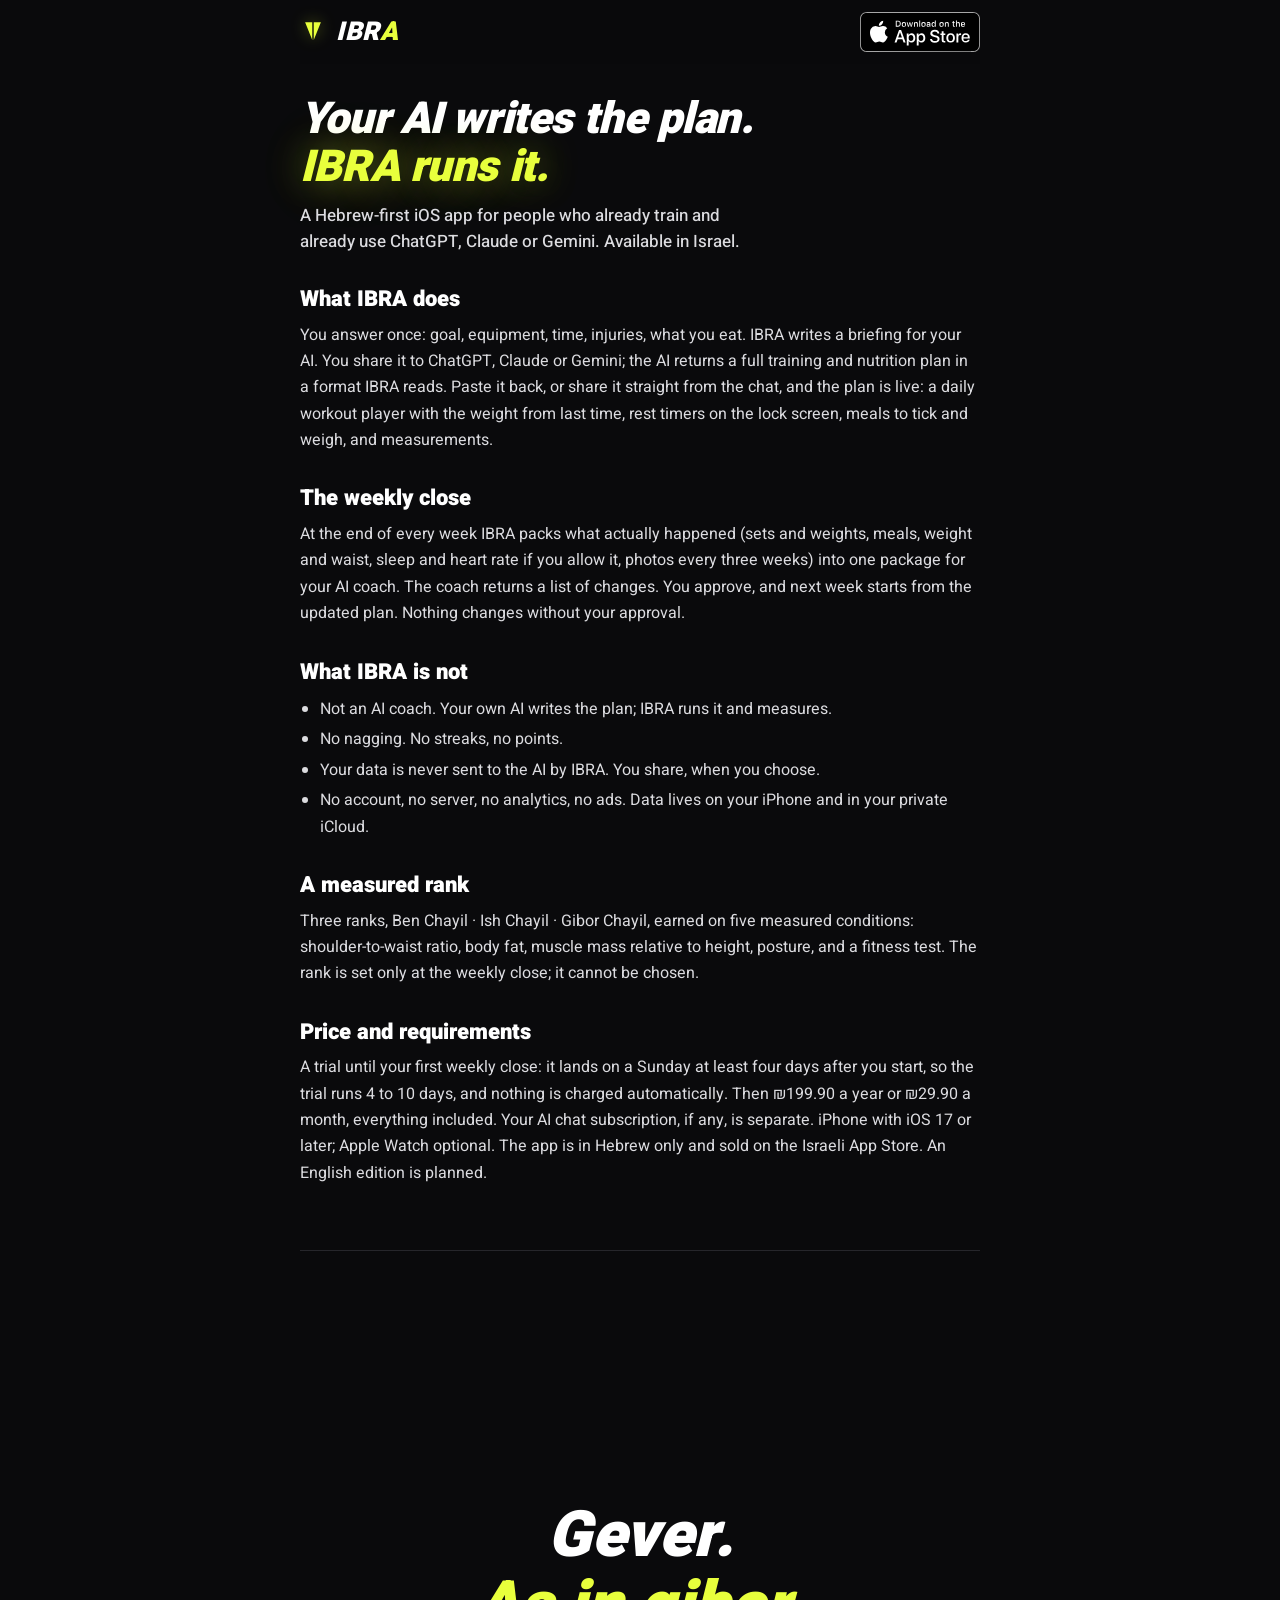
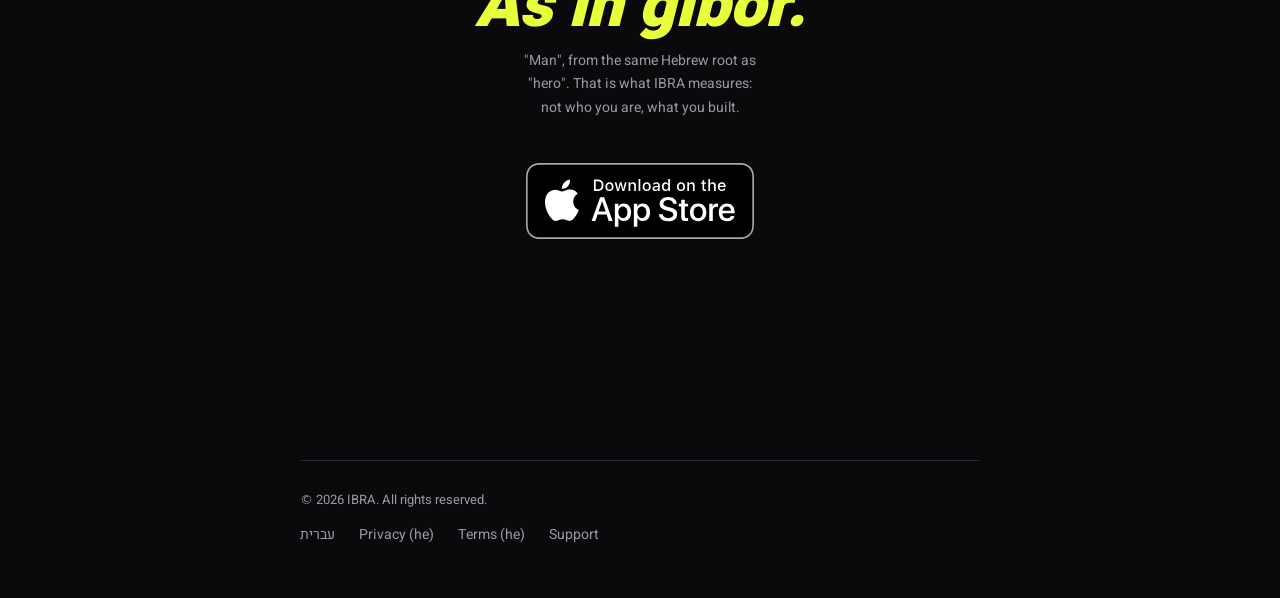
==== commit c55194d6: "פערי-סוקר" ====
--- a/en/index.html
+++ b/en/index.html
@@ -23,7 +23,7 @@
 <meta name="twitter:card" content="summary_large_image">
 <meta name="theme-color" content="#0A0A0C">
 <link rel="preload" href="/assets/heebo.woff2" as="font" type="font/woff2" crossorigin>
-<link rel="stylesheet" href="/style.css?v=2610282300">
+<link rel="stylesheet" href="/style.css?v=2610281700">
 <style>.text article ol,.text article ul{margin:10px 0 0 20px}</style>
 </head>
 <body class="site">
@@ -63,7 +63,7 @@
 
 <article>
 <h2>Price and requirements</h2>
-<p>Access to IBRA in Israel does not cost money. IBRA asks for your word instead: a goal you choose, a number of sessions per week, and a weekly sign-off on what really happened. Your AI chat subscription, if any, is separate. iPhone with iOS 17 or later; Apple Watch optional. The app is in Hebrew only and sold on the Israeli App Store. An English edition is planned.</p>
+<p>A trial until your first weekly close: it lands on a Sunday at least four days after you start, so the trial runs 4 to 10 days, and nothing is charged automatically. Then ₪199.90 a year or ₪29.90 a month, everything included. Your AI chat subscription, if any, is separate. iPhone with iOS 17 or later; Apple Watch optional. The app is in Hebrew only and sold on the Israeli App Store. An English edition is planned.</p>
 </article>
 
 <div class="close">
--- a/style.css
+++ b/style.css
@@ -50,7 +50,7 @@
 .hero{padding:40px 0 64px;display:grid;grid-template-columns:1.2fr .8fr;gap:40px;align-items:center}
 .site h1{font-size:56px;line-height:1.08;letter-spacing:-.01em;text-wrap:balance;margin:0}
 .site h1 em{font-style:inherit;color:var(--lime);text-shadow:0 0 28px rgba(232,255,60,.35)}
-.lede{font-size:20px;line-height:1.5;color:var(--ink2);margin-top:24px;max-width:34ch}
+.lede{font-size:20px;font-weight:500;line-height:1.5;color:var(--ink2);margin-top:24px;max-width:34ch}
 .cta{display:flex;align-items:center;gap:24px;margin-top:32px;flex-wrap:wrap}
 .quiet{color:var(--muted);font-size:16px;border-bottom:1px solid var(--line);padding:10px 0;min-height:44px;display:inline-flex;align-items:center}
 .quiet:hover{color:var(--ink);border-color:var(--ink)}
@@ -121,29 +121,21 @@
 .band{padding:40px 0;border-top:1px solid var(--line)}
 .band p{font-size:28px;font-weight:900;font-style:italic;line-height:1.2;text-wrap:balance;max-width:30ch}
 .band em{font-style:inherit;color:var(--lime)}
-#word .lede{max-width:40ch}
-#word .sub.wide{max-width:60ch;margin-top:32px}
 #price .plans{display:grid;gap:12px}
+.seeshot.duo{display:grid;grid-template-columns:1fr 1fr;gap:16px;align-items:start}
+.seeshot.duo .shot{max-width:none;width:100%}
+.seeshot.duo figcaption{grid-column:1/-1}
+#gear .incl,#price .incl{margin-top:20px;display:grid;gap:10px;color:var(--ink2);font-size:16px;padding:0;list-style:none}
+#gear .incl li::before{content:"·";color:var(--lime);font-weight:900;margin-inline-end:8px}
 #price .free{display:flex;flex-direction:column;gap:4px;padding:16px 20px;border:1px dashed var(--line);border-radius:20px;color:var(--ink2)}
 #price .free b{color:var(--ink);font-weight:800;font-size:17px}
-#price .incl{margin-top:16px;display:grid;gap:8px;color:var(--muted);font-size:15px;padding:0;list-style:none}
+#price .incl{margin-top:20px;display:grid;gap:10px;color:var(--ink2);font-size:16px;padding:0;list-style:none}
 #price .incl li::before{content:"·";color:var(--lime);font-weight:900;margin-inline-end:8px}
 #price .more{margin-top:8px}
-.word-card .tier{flex-direction:column;align-items:stretch}
-.word-card .tier small{font-size:12px;font-weight:700;letter-spacing:.06em;margin:0 0 8px}
-.word-card .tier b{font-size:19px;line-height:1.35;display:block;font-weight:800}
-.ledger{margin-top:12px;display:grid;grid-template-columns:1fr 1fr;gap:10px}
-.ledger div{padding:14px 16px;border:1px solid var(--line);border-radius:16px;background:rgba(255,255,255,.02)}
-.ledger span{display:block;color:var(--muted);font-size:13px}
-.ledger b{display:block;margin-top:6px;font-size:22px;font-weight:800;font-variant-numeric:tabular-nums}
-.ledger b.win{color:var(--lime)}
-.word-card .note{margin-top:16px;font-size:15px;color:var(--ink2);max-width:none}
-.word-card .eg{margin-top:10px;color:var(--muted);font-size:13px}
-.site .close .lede{margin:16px auto 0;text-align:center}
-.site .close .quiet{margin-top:20px}
 .note{color:var(--muted);margin-top:16px;max-width:52ch}
 
 .faq{margin-top:32px;display:grid;grid-template-columns:1fr 1fr;gap:32px 48px}
+.faq>div{padding-top:20px;border-top:1px solid var(--line)}
 .faq h3{font-size:18px;margin:0}
 .faq p{color:var(--ink2);margin-top:8px}
 .more{display:inline-flex;align-items:center;min-height:44px;margin-top:24px;font-weight:800;border-bottom:1px solid var(--ink)}
@@ -242,6 +234,13 @@
   .site .wrap>nav,.site .text>nav{position:sticky;top:0;z-index:5;height:56px;margin:0 -16px;padding:0 16px;background:rgba(10,10,12,.82);backdrop-filter:blur(14px);-webkit-backdrop-filter:blur(14px)}
   html.js .wrap>nav .badge.sm,html.js .text>nav .badge.sm{opacity:0;pointer-events:none;transform:translateY(-4px);transition:opacity .3s,transform .3s}
   html.js.past-hero .wrap>nav .badge.sm,html.js.past-hero .text>nav .badge.sm{opacity:1;pointer-events:auto;transform:none}
+  /* בעמוד הבית: שורת פרקים מתחת לכותרת, נגללת לצדדים (אבי, 28.10, מוקאפ site-mobile-nav א׳) */
+  .site .wrap>nav{flex-wrap:wrap;height:auto;padding-top:6px}
+  .site .wrap>nav .brand{line-height:44px}
+  .site .wrap>nav ul{display:flex;order:3;flex:0 0 calc(100% + 32px);margin:0 -16px;padding:0 16px 10px;gap:6px;overflow-x:auto;scrollbar-width:none;white-space:nowrap}
+  .site .wrap>nav ul::-webkit-scrollbar{display:none}
+  .site .wrap>nav ul a{padding:7px 13px;border-radius:15px;background:#17171A;color:#C9C9CF;font-size:13px;font-weight:700}
+  .site .wrap>nav ul a.on{background:#fff;color:#0A0A0C}
   .site footer .row{gap:12px 0}
   .site footer nav{width:100%}
   .site footer nav ul{display:flex;flex-wrap:wrap;justify-content:center;width:100%;gap:0 18px;font-size:13px;white-space:nowrap}
@@ -254,7 +253,7 @@
   .wordmark{font-size:34px}
   .lede{font-size:18px}
   .band p{font-size:22px}
-  .ledger b{font-size:20px}
+
   .pair{gap:12px;margin-top:8px}
   .pair figure{width:48%}
   .pair .back{margin-top:32px;width:48%}
@@ -483,6 +482,15 @@
 .rcard .stations .goal b{font-size:13px;font-style:normal;font-weight:800}
 .rcard .stations .goal{text-align:end}
 .rcard .stations small{display:block;font-size:9px;font-weight:600;color:rgba(255,255,255,.55);margin-top:1px}
+.rcard .ms{stroke:#E8FF3C;stroke-opacity:.7;stroke-width:1;stroke-dasharray:2 3;transition:x1 .8s,x2 .8s}
+.rcard .lbl.ms{top:0;transform:translateX(-50%);display:flex;align-items:center;gap:3px;transition:left .8s}
+.rcard .lbl.ms b{color:#E8FF3C}
+.rcard .lbl.ms svg,.rcard .msrow svg{position:static;width:12px;height:10px;overflow:visible}
+.rcard .lbl.ms path,.rcard .msrow path{fill:none;stroke:#E8FF3C;stroke-width:7;stroke-linejoin:round}
+.rcard .msrow{display:flex;align-items:center;gap:8px;border-top:1px solid rgba(255,255,255,.08);margin-top:10px;padding-top:10px}
+.rcard .msrow svg{width:22px;height:18px;flex:none}
+.rcard .msrow b{display:block;font-size:12px;font-weight:800;color:#fff}
+.rcard .msrow small{display:block;font-size:9px;font-weight:600;color:rgba(255,255,255,.55);margin-top:1px}
 .rcard .door{display:flex;justify-content:space-between;border-top:1px solid rgba(255,255,255,.08);margin-top:12px;padding-top:10px;font-size:11px;font-weight:700;color:rgba(255,255,255,.68)}
 .rcard .door .chev{color:rgba(255,255,255,.35)}
 .phone .mm{font-size:12px;font-weight:800;color:#fff;margin:18px 2px 8px}
@@ -523,22 +531,6 @@
 .hs .rlog{text-align:center;font-size:3cqw;color:rgba(255,255,255,.55);margin-top:4cqw}.hs .rlog b{color:#fff}
 .hs .rskip{position:absolute;left:5cqw;right:5cqw;bottom:4cqw;height:13cqw;border:0.3cqw solid rgba(255,255,255,.18);border-radius:4cqw;display:flex;align-items:center;justify-content:center;font-size:3.8cqw;font-weight:700}
 /* השעון */
-.ws{padding:0 7cqw;text-align:center}
-.ws .wt{position:absolute;top:6cqw;left:8cqw;font-size:5.2cqw;font-weight:600;direction:ltr}
-.ws .wl{margin-top:22cqw;font-size:5cqw;font-weight:800;color:rgba(255,255,255,.55)}
-.ws .wclock{font-size:24cqw;font-weight:900;line-height:1;margin-top:1cqw;font-variant-numeric:tabular-nums;direction:ltr;letter-spacing:-.02em}.ws .lime{color:#E8FF3C}
-.ws .wset{font-size:5cqw;color:rgba(255,255,255,.55);font-weight:700;margin-top:4cqw}.ws .wset b{color:#fff;font-weight:900}
-.ws .wname{font-size:4.4cqw;color:rgba(255,255,255,.55);font-weight:700;direction:ltr;margin-top:1cqw}
-.ws .whr{font-size:5.6cqw;font-weight:800;margin-top:3cqw;color:rgba(255,255,255,.8);direction:ltr}.ws .whr::first-letter{color:#FF3B30}
-.ws .wdots{position:absolute;bottom:3.5cqw;left:0;right:0;display:flex;justify-content:center;gap:2cqw}.ws .wdots i{width:1.8cqw;height:1.8cqw;border-radius:50%;background:rgba(255,255,255,.35)}.ws .wdots i.on{background:#fff}
-.ws.zone .wclock{font-size:17cqw;margin-top:3cqw}
-.ws .zbar{display:flex;gap:1.2cqw;margin:5cqw 2cqw 0;border-bottom:0.4cqw solid rgba(255,255,255,.15);padding-bottom:3cqw}.ws .zbar i{flex:1;height:1.4cqw;border-radius:1cqw;background:#3A3A40}.ws .zbar i.on{background:#fff}
-.ws .zhr{display:flex;justify-content:center;align-items:center;gap:4cqw;margin-top:4cqw;direction:ltr}.ws .zhr .h{display:flex;flex-direction:column;align-items:center;color:#FF3B30;font-size:9cqw;line-height:1}.ws .zhr .h small{color:#E8FF3C;font-size:4cqw;font-weight:800;margin-top:.5cqw}.ws .zhr b{font-size:24cqw;font-weight:900;color:#E8FF3C;line-height:1;font-variant-numeric:tabular-nums}
-.ws.lad{text-align:right}
-.ws .lrow{display:flex;justify-content:space-between;align-items:center;margin-top:19cqw;direction:ltr}.ws .lt{font-size:6.6cqw;font-weight:900;font-style:italic;font-variant-numeric:tabular-nums}.ws .lhr{font-size:7cqw;font-weight:800;direction:ltr}.ws .lhr::first-letter{color:#FF3B30}
-.ws .lrung{font-size:12cqw;font-weight:900;font-style:italic;line-height:1.05;margin-top:0;white-space:nowrap}.ws .lsub{font-size:4.6cqw;color:rgba(255,255,255,.55);font-weight:600;margin-top:1cqw}
-.ws .lcounts{display:flex;justify-content:space-between;margin-top:3cqw;padding:0 1cqw}.ws .lcounts span{text-align:center}.ws .lcounts b{display:block;font-size:7cqw;font-weight:900;font-style:italic;line-height:1}.ws .lcounts small{display:block;font-size:3.4cqw;color:rgba(255,255,255,.55);font-weight:600;margin-top:.5cqw}
-.ws .lbtn{margin-top:4cqw;background:#E8FF3C;color:#0A0A0C;border-radius:8cqw;height:14cqw;display:flex;align-items:center;justify-content:center;font-size:5.6cqw;font-weight:900;font-style:italic}
 
 
 /* הרגעים: מסכים מוערמים בתוך אותו מכשיר, הגלילה מחליפה ביניהם */
@@ -642,29 +634,13 @@
 @media (prefers-reduced-motion:reduce){.hs .wk{transition:none}}
 
 /* המאמן ראה אותך — הסימון, הממצא, המרשם */
-.scene.coach{height:260svh;margin-top:0}
+.scene.coach{height:180svh;margin-top:0}
 .scene.coach .stage{padding-top:0}
 .scene.coach .pin{container-type:inline-size}
 .scene.coach .hs{width:100%;height:100%;position:relative;overflow:hidden;background:var(--bg);direction:rtl;font-family:Heebo,system-ui,sans-serif;color:#fff}
-.hs .cvh{display:flex;align-items:flex-start;gap:3cqw;margin-top:2cqw}.hs .cvh .x{flex:none;order:2;margin-inline-start:auto}.hs .cvh b{display:block;font-size:4.6cqw;font-weight:900;font-style:italic}.hs .cvh small{display:block;font-size:2.8cqw;color:rgba(255,255,255,.55);font-weight:700;margin-top:.6cqw}
-.hs .cph{position:relative;margin-top:3cqw;height:104cqw;border-radius:4cqw;overflow:hidden;background:radial-gradient(120% 90% at 50% 20%,#20291F,#0F130E 70%)}.hs .cph::after{content:"";position:absolute;inset:0;box-shadow:inset 0 0 14cqw rgba(0,0,0,.55);pointer-events:none}
-.hs .figw{position:absolute;left:50%;top:0;height:100%;aspect-ratio:3/4;transform:translateX(-50%)}.hs .pan{position:relative;width:100%;transition:transform .6s cubic-bezier(.4,0,.2,1)}.hs.pg2 .pan{transform:translateY(-32%)}.hs .figw .sil{display:block;width:100%;height:auto}
 .hs .mark{position:absolute;inset:0;width:100%;height:100%;overflow:visible}
-.hs .mark .mj{fill:#fff;opacity:0;transition:opacity .25s}.hs .mark .ml{stroke:#fff;stroke-width:2.6;stroke-dasharray:100;stroke-dashoffset:100;transition:stroke-dashoffset .5s cubic-bezier(.4,0,.2,1)}
-.hs .mark .mt{fill:#fff;font-size:24px;font-weight:800;font-family:Heebo,system-ui,sans-serif;opacity:0;transition:opacity .3s}
-.hs.marked .mark>.mj{opacity:1}.hs.marked .mark>.ml{stroke-dashoffset:0}.hs.marked .mark>.mt{opacity:1;transition-delay:.35s}
-.hs .mark .m2 .ml{stroke-dasharray:48;stroke-dashoffset:48}.hs.marked2 .mark .m2 .mj{opacity:1}.hs.marked2 .mark .m2 .ml{stroke-dashoffset:0}.hs.marked2 .mark .m2 .mt{opacity:1;transition-delay:.35s}
-.hs.pg2 .mark>.mj,.hs.pg2 .mark>.ml,.hs.pg2 .mark>.mt{opacity:0;transition-delay:0s}
-.hs .cpages{position:relative}.hs .cpage.p2{position:absolute;inset:0;opacity:0;pointer-events:none}.hs.pg2 .cpage.p1{opacity:0;transition:opacity .25s}.hs.pg2 .cpage.p2{opacity:1;transition:opacity .3s .2s}
-.hs .ceye{font-size:2.6cqw;font-weight:800;letter-spacing:.14em;color:rgba(255,255,255,.55);margin-top:4cqw}
-.hs .cfind{opacity:0;transform:translateY(2cqw);transition:opacity .35s,transform .4s}.hs.found .cfind{opacity:1;transform:none}
-.hs .cfind b{display:block;font-size:5.6cqw;font-weight:900;font-style:italic;margin-top:1cqw}.hs .cfind p{font-size:3.4cqw;line-height:1.45;margin:1.5cqw 0 0;color:rgba(255,255,255,.85)}
-.hs .crx{margin-top:2.5cqw;background:#141417;border-radius:4cqw;padding:2.5cqw 4cqw 3cqw;border-inline-start:0.8cqw solid #E8FF3C;opacity:0;transition:opacity .3s}.hs.rx .crx{opacity:1}
-.hs .crx .ceye{margin-top:0}.hs .crx ul{list-style:none;margin:2cqw 0 0;padding:0}.hs .crx li{font-size:3.4cqw;font-weight:700;line-height:1.45;opacity:0;transform:translateX(-2cqw);transition:opacity .3s,transform .35s}
-.hs.rx1 .p1 .crx li:nth-child(1),.hs.rx2 .p1 .crx li:nth-child(-n+2),.hs.rx3 .p1 .crx li{opacity:1;transform:none}
-.hs.found2 .p2 .cfind{opacity:1;transform:none}.hs.rxb .p2 .crx{opacity:1}.hs.rxb1 .p2 .crx li:nth-child(1),.hs.rxb2 .p2 .crx li:nth-child(-n+2),.hs.rxb3 .p2 .crx li{opacity:1;transform:none}
 @media (min-width:900px){.scene.coach{height:calc(100vh - var(--nav) + 170vh)}.scene.coach .stage{justify-content:center}#whole .see{align-items:stretch}#whole .stick{position:sticky;top:112px}}
-@media (prefers-reduced-motion:reduce){.scene.coach .hs *{transition:none!important}.hs .cfind,.hs .crx,.hs .crx li,.hs .mark .mj,.hs .mark .mt{opacity:1!important;transform:none!important}.hs .mark .ml{stroke-dashoffset:0}}
+@media (prefers-reduced-motion:reduce){.scene.coach .hs *{transition:none!important}}
 
 /* איך זה עובד — כרטיסיות: מתקדם לבד, הקשה לוקחת שליטה */
 .stepper{margin-top:16px;display:grid;grid-template-columns:1fr;gap:16px;justify-items:center}
@@ -701,15 +677,14 @@
 
 /* השעון ככרטיסיות */
 .watchsteps{margin-top:24px}
-.watchsteps .pin.pinw{width:min(250px,66%);aspect-ratio:422/514;border:9px solid #1E1E23;border-radius:46px;box-shadow:0 0 0 1px #2C2C32,0 30px 60px rgba(0,0,0,.55)}
+.watchsteps .pin.pinw{width:min(176px,48%);aspect-ratio:422/514;border:7px solid #1E1E23;border-radius:36px;box-shadow:0 0 0 1px #2C2C32,0 30px 60px rgba(0,0,0,.55)}
 .watchsteps .track{width:300%;transform:translateX(calc(var(--k,0) * 33.3333%))}
 .watchsteps .track>*{width:33.3333%!important}
-.watchsteps .track>.ws{padding:0 7cqw;text-align:center}
 .watchsteps .list .t b{font-size:22px}.watchsteps .list li.on .t b{font-size:34px;font-weight:900;font-style:italic}
 .watchsteps .list button{gap:0}
 @media (min-width:900px){
   .watchsteps{grid-template-columns:1fr auto;gap:96px;max-width:960px}
-  .watchsteps .pin.pinw{width:380px;height:auto;aspect-ratio:422/514;border-width:12px;border-radius:64px}
+  .watchsteps .pin.pinw{width:260px;height:auto;aspect-ratio:422/514;border-width:10px;border-radius:50px}
   .watchsteps .list{max-width:440px}
   .watchsteps .list li.on .t b{font-size:44px}
 }
@@ -717,10 +692,7 @@
 .stepper[style*="--n:3"] .track{width:300%;transform:translateX(calc(var(--k,0) * 33.3333%))}.stepper[style*="--n:3"] .track>*{width:33.3333%!important}.stepper[style*="--n:4"] .track{width:400%;transform:translateX(calc(var(--k,0) * 25%))}.stepper[style*="--n:4"] .track>*{width:25%!important}.watchsub{margin-top:56px}.watchsub h3{font-size:28px;font-weight:900;font-style:italic;margin:0}.watchsub .lede{margin-top:8px}
 
 /* עמודי 22.10 — הדרגות · הדרך · המייסד · Home Gym · איך זה עובד */
-.brandbox{display:flex;flex-direction:column}
-.brand-cat{display:block;text-decoration:none}
-.brand-cat:hover{color:var(--ink)}
-.brand small,.brand-cat{display:block;font:700 10px/1 "Heebo",system-ui,sans-serif;font-style:normal;letter-spacing:.04em;color:var(--muted);margin-top:3px}
+.brand small{display:block;font:700 10px/1 "Heebo",system-ui,sans-serif;font-style:normal;letter-spacing:.04em;color:var(--muted);margin-top:3px}
 .text table{width:100%;border-collapse:collapse;margin-top:14px;font-variant-numeric:tabular-nums}
 .text th,.text td{text-align:right;padding:10px 0;border-bottom:1px solid var(--line)}
 .text th{color:var(--muted);font-size:13px;font-weight:700;letter-spacing:.04em}
@@ -744,3 +716,261 @@
 .hiw .gs p.big{margin-top:16px}
 .hiw .gs img.scr{grid-column:1/-1;width:180px;height:auto;margin:16px auto 0;border-radius:20px;box-shadow:0 18px 40px rgba(0,0,0,.45)}
 @media (min-width:720px){.hiw .gs:has(img.scr){grid-template-columns:52px 1fr 180px;column-gap:24px}.hiw .gs:has(img.scr) img.scr{grid-column:3;grid-row:1/span 6;margin:0}}
+
+@media (max-width:720px){.seeshot.duo{grid-template-columns:1fr;justify-items:center;gap:24px}.seeshot.duo .shot{max-width:260px}}
+#close .result{font-size:20px;font-weight:900;font-style:italic;color:#fff;margin-top:20px;line-height:1.3}#close .result em{color:#E8FF3C;font-style:italic}
+/* החזון — במשקל של הירו: שורה אחת על מסך רחב, המסך כולו שקט סביבה */
+#way-line{padding:120px 0 112px;text-align:center}
+#way-line p{font-size:clamp(34px,3.9vw,56px);white-space:nowrap;line-height:1.12;letter-spacing:-.01em;max-width:none;margin:0 auto}
+#way-line p br{display:none}
+#way-line .more{margin-top:40px}
+@media (max-width:760px){#way-line{padding:80px 0 72px}#way-line p br{display:inline}#way-line p{white-space:normal}}
+/* ציטוט המייסד — מתחת לתמונת המסע */
+#voice{padding:112px 0}
+@media (max-width:760px){#voice{padding:72px 0}}
+.founder-q{margin:0 auto;max-width:24em;text-align:center}
+.founder-q p{font-size:clamp(26px,3vw,40px);font-weight:900;font-style:italic;line-height:1.2;margin:0}
+.founder-q cite{display:block;margin-top:14px;font-style:normal;font-size:15px;color:var(--muted,#9a9aa0)}
+/* הציוד — צילום רוחבי, ולכן רחב יותר משאר הצילומים */
+#gear .see{align-items:center}
+
+.gearcard{width:min(440px,100%);margin-inline:auto;background:var(--card);border:1px solid var(--line);border-radius:28px;padding:26px 22px 22px}
+.gearcard .gh{font-size:13px;font-weight:700;color:var(--muted);margin:0 0 16px}
+.gearcard .chips{display:flex;flex-wrap:wrap;gap:10px}
+.gearcard .chip{display:inline-flex;align-items:center;gap:10px;height:46px;padding:0 18px;border-radius:14px;border:1.5px solid transparent;background:var(--card2);color:#6E6E76;font-weight:800;font-size:17px;transition:color .25s,border-color .25s,background .25s}
+.gearcard .chip.on{color:#fff;border-color:#fff;background:#232327}
+.gearcard .rng{display:none;padding-inline-start:10px;border-inline-start:1px solid #44444b;font-variant-numeric:tabular-nums}
+.gearcard .chip.on .rng{display:inline}
+.gearcard .sum{margin-top:20px;font-size:17px;font-weight:800;opacity:0;transform:translateY(6px);transition:opacity .3s,transform .3s}
+.gearcard .sum em{font-style:normal;color:var(--lime)}
+.gearcard .sum.on{opacity:1;transform:none}
+
+.hw{position:relative;height:100%;padding:0 6cqw;background:var(--bg);color:#fff;overflow:hidden;text-align:start}
+.hw .sb{display:flex;justify-content:space-between;direction:ltr;padding:5cqw 2cqw 0;font-size:4.3cqw;font-weight:700}
+.hw .sb i{width:16cqw;height:3.6cqw;border-radius:2cqw;background:#2A2A30;align-self:center}
+.hw .ey{margin-top:9cqw;font-size:3.8cqw;font-weight:800;letter-spacing:.04em;color:var(--muted)}
+.hw .t{margin-top:2cqw;font-size:10.6cqw;font-weight:900;font-style:italic;line-height:1.02}
+.hw .t em{font-style:inherit;color:var(--lime)}
+.hw .rows{margin-top:6cqw;border:1px solid var(--line);border-radius:5cqw;background:var(--card)}
+.hw .rows div{display:flex;justify-content:space-between;gap:3cqw;padding:4cqw 4.6cqw;font-size:4.3cqw;border-top:1px solid var(--line)}
+.hw .rows div:first-child{border-top:0}
+.hw .rows span{color:var(--muted);font-weight:700}
+.hw .rows b{font-weight:800}
+.hw .cta{position:absolute;inset-inline:6cqw;bottom:7cqw;height:16cqw;border-radius:5cqw;background:var(--lime);color:#0A0A0C;font-weight:900;font-size:5.6cqw;display:flex;align-items:center;justify-content:center}
+.hw .dim{position:absolute;inset:0;background:rgba(0,0,0,.55)}
+.hw .sheet{position:absolute;inset-inline:0;bottom:0;background:var(--card2);border-radius:7cqw 7cqw 0 0;padding:4cqw 6cqw 10cqw}
+.hw .sheet .gh{width:12cqw;height:1.5cqw;border-radius:1cqw;background:#44444b;margin:0 auto 5cqw}
+.hw .top{margin-top:4cqw;padding-bottom:3.5cqw;border-bottom:1px solid var(--line);text-align:center;font-size:4.3cqw;font-weight:800}
+.hw .me{margin:5cqw 0 0;margin-inline-start:auto;width:max-content;max-width:80%;background:#2A2A30;border-radius:5cqw;padding:3cqw 4.3cqw;font-size:4.1cqw;font-weight:700}
+.hw .ai{margin-top:5cqw;font-size:4.1cqw;line-height:1.45;color:var(--ink2)}
+.hw .ai p{margin:0}
+.hw .plan{margin-top:3.5cqw;border:1px solid var(--line);border-radius:4.5cqw;overflow:hidden}
+.hw .plan div{display:flex;justify-content:space-between;padding:2.6cqw 3.8cqw;font-size:3.9cqw;border-top:1px solid var(--line)}
+.hw .plan div:first-child{border-top:0}
+.hw .plan span{color:var(--muted);font-weight:700}.hw .plan b{color:#fff;font-weight:800}
+.hw .code{direction:ltr;text-align:left;margin-top:3.5cqw;background:var(--card);border:1px solid var(--line);border-radius:4cqw;padding:3cqw 3.8cqw;font:3.6cqw/1.5 ui-monospace,Menlo,monospace;color:var(--steel);white-space:pre;overflow:hidden}
+.hw .code .tag{display:flex;justify-content:space-between;color:#6E6E76;font-size:3.3cqw;margin-bottom:1cqw}
+.hw .days{display:grid;grid-template-columns:repeat(7,1fr);gap:1.6cqw;margin-top:6cqw;text-align:center}
+.hw .days div{font-size:3.4cqw;color:var(--muted);font-weight:700}
+.hw .days i{display:block;width:10.5cqw;height:10.5cqw;margin:0 auto 1.6cqw;border-radius:50%;border:1.6cqw solid #3A4016}
+.hw .days .rest i{border-color:#26262B;border-style:dashed;border-width:.6cqw}
+.hw .days .now i{border-color:var(--lime)}
+.hw .days .now{color:#fff}
+.hw .days b{display:block;font-size:3cqw;color:var(--ink2);margin-top:.6cqw;font-weight:700}
+.hw .card{margin-top:6cqw;border:1px solid var(--line);border-radius:6cqw;background:var(--card);padding:5cqw}
+.hw .card small{color:var(--muted);font-size:3.8cqw;font-weight:700}
+.hw .card b{display:block;font-size:8.6cqw;font-weight:900;font-style:italic;margin-top:1cqw}
+.hw .card span{display:block;color:var(--ink2);font-size:4.3cqw;margin-top:1cqw}
+.hw .next{display:flex;justify-content:space-between;margin-top:3cqw;padding:4cqw 5cqw;border:1px solid var(--line);border-radius:5cqw;font-size:4.3cqw}
+.hw .next span{color:var(--muted);font-weight:700}.hw .next b{font-weight:800}
+#how .stepper .pin{aspect-ratio:600/1304}
+.gearcard .rng.ask{color:var(--muted);font-weight:700}
+.gearcard .chip.tap{cursor:pointer;font:inherit;font-weight:800;font-size:17px}
+.gearcard .chip.tap .rng.ask{color:var(--lime);font-weight:800}
+.gearcard .gedit{margin-top:16px;border-top:1px solid var(--line);padding-top:16px;display:none}
+.gearcard .gedit.on{display:block}
+.gearcard .gedit h4{margin:0 0 12px;font-size:15px;font-weight:800}
+.gearcard .gsteps{display:grid;gap:8px}
+.gearcard .gst{display:flex;align-items:center;justify-content:space-between;background:var(--card2);border-radius:14px;padding:8px 10px 8px 8px}
+.gearcard .gst small{font-size:14px;color:var(--ink2);font-weight:700}
+.gearcard .gst .v{display:flex;align-items:center;gap:14px}
+.gearcard .gst b{min-width:44px;text-align:center;font-size:20px;font-weight:900;font-variant-numeric:tabular-nums;direction:ltr}
+.gearcard .gst button{all:unset;cursor:pointer;width:40px;height:40px;border-radius:12px;background:#2A2A30;color:#fff;font-weight:900;font-size:20px;display:flex;align-items:center;justify-content:center}
+.gearcard .gnext{margin-top:16px;border-radius:16px;border:1px solid var(--line);padding:14px 16px}
+.gearcard .gnext .prev{font-size:14px;color:var(--muted);font-weight:700}
+.gearcard .gnext .nx{margin-top:6px;font-size:22px;font-weight:900;font-style:italic}
+.gearcard .gnext .nx em{font-style:inherit;color:var(--lime)}
+.gearcard .gnext .why{margin-top:4px;font-size:14px;color:var(--ink2)}
+.gearcard .ghint{margin-top:16px;font-size:15px;color:var(--ink2)}
+.gearcard .ghint b{color:var(--lime)}
+.gearcard .gfine{margin-top:10px;font-size:13px;color:var(--muted)}
+
+.vj-ph{width:300px;aspect-ratio:600/1304;margin-inline:auto;border:1px solid var(--line);border-radius:40px;overflow:hidden;container-type:inline-size;box-shadow:0 30px 60px rgba(0,0,0,.5);background:var(--bg)}
+.vj-vj{height:100%;padding:0 5.5cqw;color:#fff;text-align:start}
+.vj-vj .vj-sb{display:flex;justify-content:space-between;direction:ltr;padding:5cqw 2cqw 0;font-size:4.3cqw;font-weight:700}
+.vj-vj .vj-sb i{width:16cqw;height:3.6cqw;border-radius:2cqw;background:#2A2A30;align-self:center}
+.vj-vj .vj-ey{margin-top:8cqw;font-size:3.8cqw;font-weight:700;color:var(--muted)}
+.vj-vj .vj-t{margin-top:1.5cqw;font-size:12.5cqw;font-weight:900;font-style:italic;line-height:1.05}
+.vj-vj .vj-dcard{margin-top:5cqw;border:1px solid var(--line);border-radius:6cqw;background:var(--card);overflow:hidden}
+.vj-vj .vj-dcard svg{display:block;width:100%;height:auto;padding-top:2cqw}
+.vj-vj .vj-goal{fill:none;stroke:#B4BEC6;stroke-opacity:.8;stroke-width:1.4;stroke-linejoin:round}
+.vj-vj .vj-now{fill:#000;stroke:var(--lime);stroke-width:2.4;stroke-linejoin:round}
+.vj-vj .vj-foot{display:flex;align-items:center;justify-content:space-between;gap:3cqw;padding:4.5cqw 5cqw;border-top:1px solid var(--line)}
+.vj-vj .vj-foot b{display:block;font-size:4.2cqw;font-weight:800}
+.vj-vj .vj-foot span{display:block;margin-top:1cqw;font-size:4.2cqw;color:var(--muted);font-weight:700}
+.vj-vj i{font-style:normal;color:var(--muted);font-size:6cqw}
+.vj-vj .vj-mh{display:flex;justify-content:space-between;margin-top:7cqw;font-size:4.2cqw}
+.vj-vj .vj-mh b{font-weight:900}.vj-vj .vj-mh span{color:var(--muted);font-weight:700}
+.vj-vj .vj-list{margin-top:3cqw;border:1px solid var(--line);border-radius:6cqw;background:var(--card);padding:0 5cqw}
+.vj-vj .vj-list>div{display:flex;align-items:center;justify-content:space-between;padding:4cqw 0;border-top:1px solid var(--line)}
+.vj-vj .vj-list>div:first-child{border-top:0}
+.vj-vj .vj-list small{display:block;font-size:3.6cqw;color:var(--muted);font-weight:700}
+.vj-vj .vj-list b{display:block;margin-top:1cqw;font-size:6cqw;font-weight:800;color:var(--ink2)}
+.vj-vj .vj-list span{display:block;margin-top:.6cqw;font-size:3.8cqw;color:var(--muted);font-weight:700}
+.vj-vj .vj-list .lime{color:var(--lime)}
+
+.wv{aspect-ratio:410/502;border:6px solid #2A2A2E;border-radius:17%;background:#000;overflow:hidden;container-type:inline-size;position:relative}
+.wv .in{position:absolute;inset:0;padding:7cqw 7cqw 6cqw;color:#fff;text-align:start;display:flex;flex-direction:column}
+.wv .tm{direction:ltr;text-align:left;font-size:8cqw;font-weight:600}
+.wv .back{position:absolute;top:6cqw;right:6cqw;width:15cqw;height:15cqw;border-radius:50%;background:#2A2A2E;display:flex;align-items:center;justify-content:center;font-size:8cqw;color:#fff}
+.wv .pg{display:flex;align-items:center;justify-content:space-between;margin-top:9cqw}
+.wv .pg span{font-size:7cqw;color:#9A9AA2;font-weight:800}
+.wv .pg i{width:15cqw;height:15cqw;border-radius:4cqw;background:#1F1F23;display:flex;align-items:center;justify-content:center;font-style:normal}
+.wv .pg i svg{width:9cqw;height:9cqw}
+.wv .nm{font-size:15cqw;font-weight:900;line-height:1.05;margin-top:2cqw}
+.wv .dt{font-size:7cqw;color:#9A9AA2;font-weight:800;margin-top:2cqw}
+.wv .go{margin-top:auto;height:21cqw;border-radius:11cqw;background:var(--lime);color:#000;font-weight:900;font-size:9cqw;display:flex;align-items:center;justify-content:center}
+.wv .pdots{position:absolute;right:1.2cqw;top:28cqw;display:grid;gap:1.6cqw}
+.wv .pdots i{width:2.4cqw;height:2.4cqw;border-radius:50%;background:#555}.wv .pdots i.on{background:#fff}
+.wv .c{text-align:center}
+.wv .crumb{font-size:6.5cqw;color:#9A9AA2;font-weight:800;margin-top:5cqw;text-align:center;direction:ltr}
+.wv .sx{font-size:12cqw;font-weight:900;text-align:center;margin-top:3cqw;direction:ltr;line-height:1.1}
+.wv .sn{text-align:center;font-size:8cqw;font-weight:800;color:var(--ink2);margin-top:3cqw}
+.wv .sn b{font-size:15cqw;color:#fff}
+.wv .hl{border-top:1px solid #2A2A2E;margin:4cqw 0 0;padding-top:4cqw;text-align:center;font-size:9cqw;font-weight:800}
+.wv .hl b{color:#FF3B30}
+.wv .bdots{position:absolute;bottom:3cqw;inset-inline:0;display:flex;gap:2cqw;justify-content:center}
+.wv .bdots i{width:2.4cqw;height:2.4cqw;border-radius:50%;background:#555}.wv .bdots i.on{background:#fff}
+.wv .ph{font-size:7.5cqw;font-weight:900;color:var(--lime);margin-top:1cqw}
+.watchsteps .track>.wv{border:0;border-radius:0;aspect-ratio:auto;height:100%}
+.wv .m2{margin-top:4cqw;text-align:center}
+.wv .m-nm{font-size:6.8cqw;font-weight:800;color:rgba(255,255,255,.75)}
+.wv .m-el{font-size:19.5cqw;font-weight:600;direction:ltr;font-variant-numeric:tabular-nums;margin-top:1cqw}
+.wv .m-goal{display:flex;gap:1.5cqw;margin:2cqw 9cqw 0}
+.wv .m-goal i{flex:1;height:2cqw;border-radius:1cqw;background:rgba(255,255,255,.14);position:relative;overflow:hidden}
+.wv .m-goal i::after{content:"";position:absolute;top:0;bottom:0;inset-inline-start:0;width:calc(var(--f)*100%);background:#fff}
+.wv .m-div{height:1px;background:rgba(255,255,255,.14);margin:2.5cqw 9cqw}
+.wv .m-hr{display:flex;align-items:center;justify-content:center;gap:4.5cqw}
+.wv .m-hr b{font-size:29cqw;font-weight:900;color:var(--lime);line-height:1;font-variant-numeric:tabular-nums}
+.wv .m-hr span{display:flex;flex-direction:column;align-items:center;gap:1cqw}.wv .m-hr i{font-style:normal;color:#FF3B30;font-size:9.8cqw;line-height:1}
+.wv .m-hr small{font-size:6.3cqw;font-weight:800;color:rgba(232,255,60,.8)}
+.hw .sheet .sh-hd{display:flex;align-items:center;gap:3.5cqw;padding-bottom:4cqw;border-bottom:1px solid var(--line)}
+.hw .sh-doc{order:-1;width:10cqw;height:12.5cqw;border-radius:1.6cqw;background:#fff;background-image:repeating-linear-gradient(#fff 0 2cqw,#c8c8cc 2cqw 2.5cqw);background-size:70% 100%;background-position:center 2.5cqw;background-repeat:no-repeat;flex:none}
+.hw .sh-t{flex:1}.hw .sh-t b{display:block;font-size:4.3cqw}.hw .sh-t small{display:block;font-size:3.5cqw;color:var(--muted)}
+.hw .sheet .x{width:8cqw;height:8cqw;border-radius:50%;background:#3a3a3c;display:flex;align-items:center;justify-content:center;font-size:3.6cqw;color:#c7c7cc;flex:none;order:2}
+.hw .sh-apps{display:flex;justify-content:space-between;margin-top:5cqw}
+.hw .sh-app{width:21cqw;text-align:center;font-size:3.4cqw;color:var(--ink2);font-weight:600;direction:ltr}
+.hw .sh-app i{display:flex;align-items:center;justify-content:center;width:16cqw;height:16cqw;margin:0 auto 1.8cqw;border-radius:4cqw;background:#3a3a3c}
+.hw .sh-app text{fill:#fff;font:800 11px Heebo,system-ui,sans-serif}
+.hw .sh-app i svg{width:9.5cqw;height:9.5cqw}
+.hw .sh-app.sh-pick i{outline:0.8cqw solid rgba(255,255,255,.85);outline-offset:0.8cqw}
+.hw .sh-acts{margin-top:5cqw;border-radius:3.5cqw;background:#2c2c2e;overflow:hidden}
+.hw .sh-acts div{display:flex;align-items:center;justify-content:space-between;padding:3.2cqw 4cqw;font-size:4.1cqw;border-top:1px solid #3a3a3c}
+.hw .sh-acts div:first-child{border-top:0}.hw .sh-acts svg{width:5.5cqw;height:5.5cqw}
+/* הכותרת במחשב: הדלתא, קישורים בהירים, המקטע הנוכחי בקו ליים, והורדה בליים */
+.site nav .get{display:none}
+@media (min-width:761px){
+  .site .wrap>nav{height:76px}
+  .site .brand{font-size:26px}
+  .site .brand::before{content:"";display:inline-block;vertical-align:-2px;margin-inline-end:10px;width:26px;height:22px;background:url("data:image/svg+xml,%3Csvg xmlns='http://www.w3.org/2000/svg' viewBox='0 0 120 100'%3E%3Cpath d='M23.6,10 L56.5,10 L56.5,92 Z M96.4,10 L63.5,10 L63.5,92 Z' fill='%23E8FF3C'/%3E%3C/svg%3E") center/contain no-repeat;filter:drop-shadow(0 0 8px rgba(232,255,60,.35))}
+  .site .wrap>nav ul{gap:30px;font-size:15px;font-weight:700;color:#C9C9CF}
+  .site .wrap>nav ul a{position:relative;padding:10px 0}
+  .site .wrap>nav ul a.on{color:#fff}
+  .site .wrap>nav ul a.on::after{content:"";position:absolute;inset-inline:0;bottom:2px;height:2px;border-radius:2px;background:var(--lime)}
+  .site .wrap>nav .get{display:inline-flex;align-items:center;height:42px;padding:0 20px;border-radius:21px;background:var(--lime);color:#0A0A0C;font-weight:900;font-size:15px;text-decoration:none;box-shadow:0 0 24px rgba(232,255,60,.25)}
+  .site .wrap>nav .get:hover{text-decoration:none;filter:brightness(1.05)}
+  .site .wrap>nav .badges{display:none}
+}
+.vj-vj{position:relative;overflow:hidden}
+.vj-vj .vj-in{will-change:transform}
+.vj-vj .vj-road{margin-top:3cqw;border:1px solid var(--line);border-radius:6cqw;background:var(--card);padding:5cqw}
+.vj-vj .vj-why{margin:0;font-size:4.2cqw;color:var(--muted);font-weight:700}
+.vj-vj .vj-today{margin-top:4cqw;font-size:4.2cqw;font-weight:800}.vj-vj .vj-today span{color:var(--muted)}
+.vj-vj .vj-chart{display:block;width:100%;height:auto;margin-top:1cqw}
+.vj-vj .vj-est{text-align:center;font-size:3.6cqw;color:var(--muted);font-weight:700;margin-top:1cqw}
+.vj-vj .vj-next{display:flex;justify-content:space-between;gap:3cqw;margin-top:5cqw}
+.vj-vj .vj-next small{display:block;font-size:3.6cqw;color:var(--muted);font-weight:700}
+.vj-vj .vj-next b{display:block;margin-top:1.5cqw;font-size:6.6cqw;font-weight:900;font-style:italic}
+.vj-vj .vj-next>div:last-child b{color:var(--ink2);font-size:5.4cqw}
+.vj-vj .vj-next span{display:block;margin-top:1cqw;font-size:4cqw;color:var(--muted);font-weight:700}
+.vj-vj .vj-all{display:flex;justify-content:space-between;align-items:center;margin-top:5cqw;padding-top:4cqw;border-top:1px solid var(--line);font-size:4.2cqw;color:var(--muted);font-weight:700}
+/* גיליון "הסולם" במקטע הדרגות — כמו RankLadderSheet באפליקציה */
+.rk-ph{width:300px;aspect-ratio:600/1304;margin-inline:auto;border:1px solid var(--line);border-radius:40px;overflow:hidden;container-type:inline-size;box-shadow:0 30px 60px rgba(0,0,0,.5);background:#000}
+.rk-in{height:100%;color:#fff;text-align:start;background:#000}
+.rk-in .rk-sb{display:flex;justify-content:space-between;direction:ltr;padding:5cqw 7cqw 0;font-size:4.3cqw;font-weight:700}
+.rk-in .rk-sb i{width:16cqw;height:3.6cqw;border-radius:2cqw;background:#2A2A30;align-self:center}
+.rk-in .rk-grab{width:12cqw;height:1.4cqw;border-radius:1cqw;background:#44444b;margin:4cqw auto 0}
+.rk-in .rk-top{display:flex;align-items:center;justify-content:space-between;padding:4cqw 5.5cqw 0}
+.rk-in .rk-top b{font-size:9.3cqw;font-weight:900;font-style:italic}
+.rk-in .rk-x{order:2;width:10cqw;height:10cqw;border-radius:50%;background:#2A2A2E;border:1px solid #3a3a3c;display:flex;align-items:center;justify-content:center;font-size:4.5cqw;color:#fff}
+.rk-in .rk-glyphs{display:flex;gap:2.7cqw;padding:3.5cqw 5.3cqw 0}
+.rk-in .rk-g{flex:1;text-align:center;padding:2.4cqw 0;border-radius:4.7cqw;border:1px solid transparent;cursor:pointer}
+.rk-in .rk-g.sel{background:var(--card);border-color:var(--line)}
+.rk-in .rk-g svg{display:block;height:15.3cqw;width:auto;margin:0 auto}
+.rk-in .rk-g .next path{fill:none;stroke:#fff;stroke-width:2.2}
+.rk-in .rk-g .goal path{fill:none;stroke:var(--lime);stroke-width:2.2}
+.rk-in .rk-g .off path{fill:#2B2B2F}
+.rk-in .rk-g b{display:block;margin-top:2cqw;font-size:5cqw;font-weight:900}
+.rk-in .rk-g:has(.off) b{color:#6E6E76}
+.rk-in .rk-g small{display:block;margin-top:.6cqw;font-size:3.7cqw;font-weight:600;color:var(--muted)}
+.rk-in .rk-g small.lime{color:var(--lime);font-weight:800}
+.rk-in .rk-body{display:none}.rk-in .rk-body.on{display:block}
+.rk-in .rk-eh{display:flex;justify-content:space-between;align-items:baseline;padding:4.7cqw 5.5cqw 0}
+.rk-in .rk-eh b{font-size:5cqw;font-weight:900;color:var(--lime)}.rk-in .rk-eh span{font-size:4cqw;color:var(--muted);font-weight:600}
+.rk-in .rk-tiles{display:grid;grid-template-columns:repeat(3,1fr);gap:2.7cqw;padding:2.7cqw 5.3cqw 0}
+.rk-in .rk-tiles>div{padding:2.7cqw;border-radius:4cqw;background:var(--card);border:1px solid rgba(232,255,60,.28)}
+.rk-in .rk-tiles b{display:block;font-size:6.6cqw;font-weight:900;font-style:italic;color:var(--lime);white-space:nowrap}
+.rk-in .rk-tiles span{display:block;font-size:4.3cqw;font-weight:800;white-space:nowrap}
+.rk-in .rk-tiles small{display:flex;justify-content:space-between;align-items:center;font-size:3.6cqw;color:var(--muted);font-weight:600;white-space:nowrap}
+.rk-in .rk-tiles small i{font-style:normal;color:var(--lime);font-weight:900}
+.rk-in .rk-oh{padding:4.7cqw 5.5cqw 2.7cqw;font-size:8cqw;font-weight:900;font-style:italic}
+.rk-in .rk-rows{margin:0 5.3cqw;border:1px solid var(--line);border-radius:5.3cqw;background:var(--card);overflow:hidden}
+.rk-in .rk-rows>div{display:flex;justify-content:space-between;align-items:center;padding:3.5cqw 4.5cqw;border-top:1px solid var(--line)}
+.rk-in .rk-rows>div:first-child{border-top:0}
+.rk-in .rk-rows b{display:block;font-size:5cqw;font-weight:900;font-style:italic}
+.rk-in .rk-rows small{display:block;margin-top:1cqw;font-size:3.9cqw;color:var(--muted);font-weight:600}
+.rk-in .rk-rows .v{text-align:left}.rk-in .rk-rows .v b{font-size:6.3cqw}
+/* "המאמן ראה" — כמו המסך באפליקציה (22.10): הכותרת, התמונה עם הסימונים הממוספרים, והמרשם */
+#coachshot .cs{position:absolute;inset:0;padding:0 5.5cqw;text-align:start;color:#fff;background:var(--bg)}
+#coachshot .cs-sb{display:flex;justify-content:space-between;direction:ltr;padding:5cqw 1.5cqw 0;font-size:4.3cqw;font-weight:700}
+#coachshot .cs-sb i{width:16cqw;height:3.6cqw;border-radius:2cqw;background:#2A2A30;align-self:center}
+#coachshot .cs-bars{display:flex;gap:2cqw;margin-top:4cqw}
+#coachshot .cs-bars i{flex:1;height:1.4cqw;border-radius:1cqw;background:#2A2A2E}#coachshot .cs-bars i.d{background:#565F1E}#coachshot .cs-bars i.c{background:var(--lime)}
+#coachshot .cs-top{display:flex;align-items:center;justify-content:space-between;margin-top:3cqw}
+#coachshot .cs-ey{font-size:3.8cqw;font-weight:800;color:var(--muted);letter-spacing:.04em}
+#coachshot .cs-x{order:2;width:9cqw;height:9cqw;border-radius:50%;background:#2A2A2E;border:1px solid #3a3a3c;display:flex;align-items:center;justify-content:center;font-size:4cqw}
+#coachshot .cs-h{margin-top:3cqw;font-size:9cqw;font-weight:900;font-style:italic;line-height:1.08}
+#coachshot .cs-photo{position:relative;margin-top:4cqw;height:52cqw;border-radius:5cqw;background:linear-gradient(#3a2f26,#241d18);overflow:hidden;display:flex;justify-content:center}
+#coachshot .cs-chip{position:absolute;top:3cqw;right:3cqw;padding:1.2cqw 3cqw;border-radius:3cqw;background:rgba(0,0,0,.55);font-size:3.6cqw;font-weight:800}
+#coachshot .cs-sil{height:100%;width:auto;overflow:visible;padding-top:3cqw}
+#coachshot .cs-m line{stroke:#fff;stroke-width:7}#coachshot .cs-m .j{fill:#fff}#coachshot .cs-m .n{fill:#fff}
+#coachshot .cs-m text{fill:#000;font:900 46px Heebo,system-ui,sans-serif;text-anchor:middle;dominant-baseline:central}
+#coachshot .cs-f{margin-top:4cqw}
+#coachshot .cs-ft{display:flex;align-items:center;gap:2.5cqw}
+#coachshot .cs-ft i{width:6.5cqw;height:6.5cqw;border-radius:50%;background:#fff;color:#000;font-style:normal;font-weight:900;font-size:4cqw;display:flex;align-items:center;justify-content:center}
+#coachshot .cs-ft b{font-size:6.6cqw;font-weight:900;font-style:italic}
+#coachshot .cs-rx{margin-top:2cqw;font-size:3.4cqw;font-weight:800;color:var(--muted);letter-spacing:.12em}
+#coachshot .cs-card{display:flex;align-items:center;justify-content:space-between;margin-top:1.5cqw;padding:3.2cqw 4cqw;border-radius:4cqw;background:var(--card)}
+#coachshot .cs-card b{display:block;font-size:4.6cqw;font-weight:800}#coachshot .cs-card span{display:block;margin-top:.6cqw;font-size:3.9cqw;color:var(--muted)}
+#coachshot .cs-card em{font-style:normal;font-weight:900;font-size:5cqw}
+#coachshot .cs-next{position:absolute;inset-inline:5.5cqw;bottom:5cqw;height:13cqw;border-radius:5cqw;border:1.5px solid #3a3a3c;display:flex;align-items:center;justify-content:center;font-size:4.6cqw;font-weight:800}
+/* החשיפה בגלילה: סימון ⇒ ממצא ⇒ מרשם */
+#coachshot .cs-m,#coachshot .cs-f{opacity:0;transition:opacity .35s,transform .35s}
+#coachshot .cs-f{transform:translateY(2cqw)}
+#coachshot.m1 .m1,#coachshot.f1 .f1,#coachshot.m2 .m2,#coachshot.f2 .f2{opacity:1;transform:none}
+@media (prefers-reduced-motion:reduce){#coachshot .cs-m,#coachshot .cs-f{opacity:1;transform:none}}
+@media (max-width:899px){.scene.coach .pin{width:min(290px,78%);aspect-ratio:600/1260}}
+@media (max-width:760px){.scene{--nav:98px}}
+/* 'הדרגות' בטלפון: מסך הטלפון הוא הבוחר, בלי הרשימה שחוזרת עליו (אבי, 28.10, מוקאפ site-rank-mobile ג׳) */
+#rank .sub.m{display:none}
+@media (max-width:760px){#rank .ladder,#rank .sub.d{display:none}#rank .sub.m{display:block}}
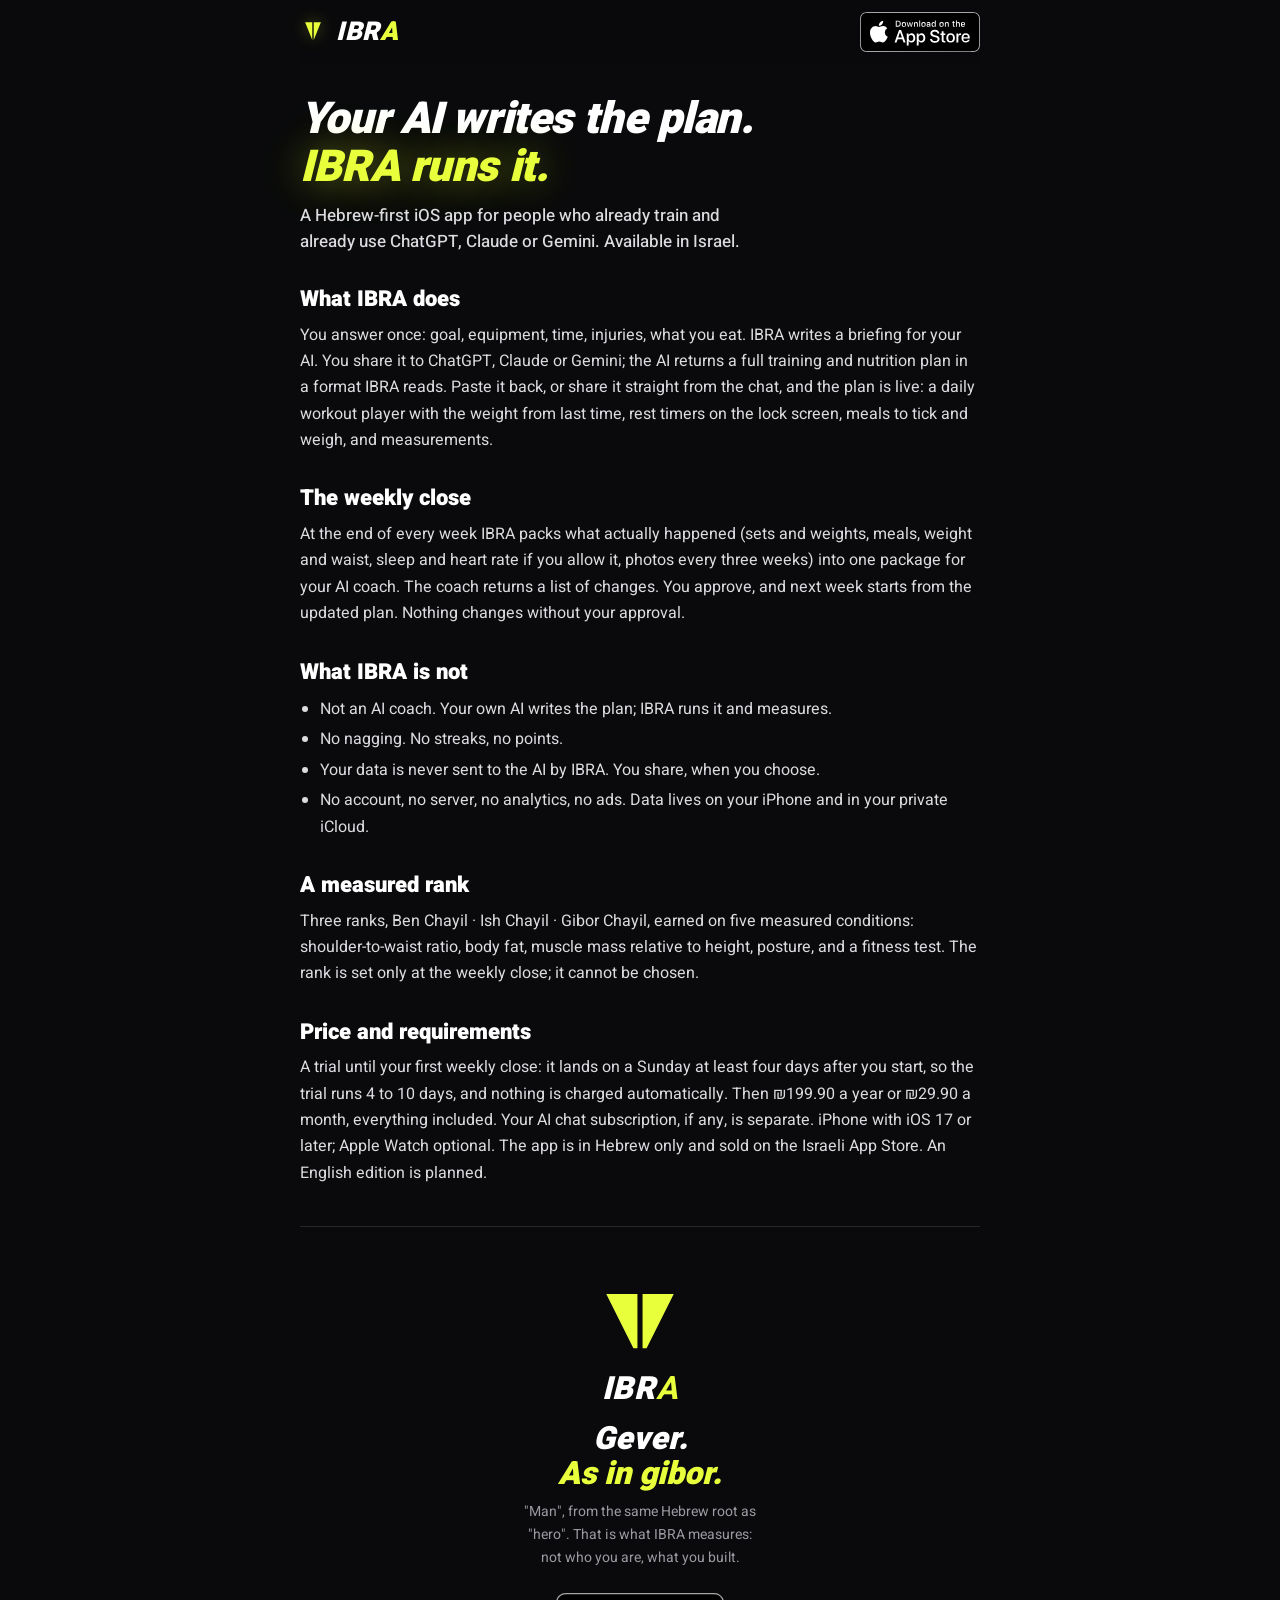
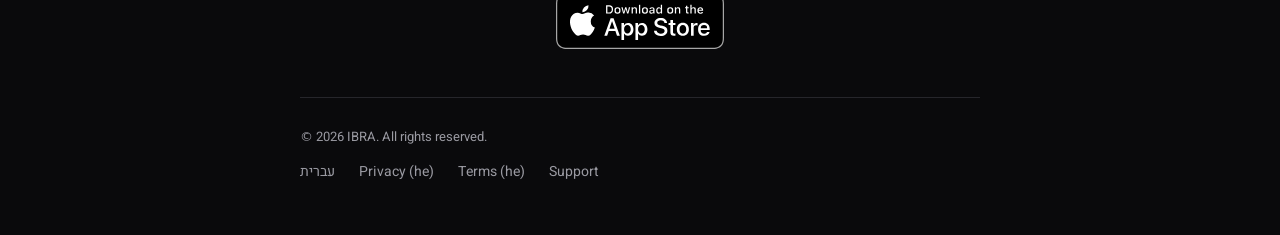
==== commit c91177b3: "מדריך: צילומים חדשים · סגירה עם לוגו" ====
--- a/en/index.html
+++ b/en/index.html
@@ -67,6 +67,8 @@
 </article>
 
 <div class="close">
+  <svg class="splash" viewBox="0 0 120 120" aria-hidden="true"><path d="M14,26 L56.5,26 L56.5,100 L51,100 Z M63.5,26 L106,26 L69,100 L63.5,100 Z"/></svg>
+  <div class="wordmark" aria-hidden="true">IBR<b>A</b></div>
   <h2>Gever.<br><em>As in gibor.</em></h2>
   <p class="note" style="margin:8px auto 0;max-width:40ch">"Man", from the same Hebrew root as "hero". That is what IBRA measures: not who you are, what you built.</p>
   <a class="badge" href="https://apps.apple.com/il/app/ibra/id6794155896"><img src="/assets/appstore-en.svg" width="162" height="56" alt="Download on the App Store"></a>
--- a/style.css
+++ b/style.css
@@ -974,3 +974,38 @@
 /* 'הדרגות' בטלפון: מסך הטלפון הוא הבוחר, בלי הרשימה שחוזרת עליו (אבי, 28.10, מוקאפ site-rank-mobile ג׳) */
 #rank .sub.m{display:none}
 @media (max-width:760px){#rank .ladder,#rank .sub.d{display:none}#rank .sub.m{display:block}}
+
+/* השוואה — פסק דין וטבלת יכולות (29.10) */
+.vs .vd{margin-top:28px;padding:22px 20px;border:1px solid var(--lime);border-radius:22px;background:var(--card)}
+.vs .vd h2{font-size:24px;margin:0 0 12px}
+.vs .vd ul{list-style:none;margin:0;padding:0}
+.vs .vd li{display:flex;gap:12px;align-items:flex-start;padding:10px 0;border-top:1px solid var(--line);color:var(--ink);font-size:17px;font-weight:700;line-height:1.4}
+.vs .vd li:first-child{border-top:0}
+.vs .vd li::before{content:"✓";flex:none;width:26px;height:26px;border-radius:13px;background:var(--lime);color:#0A0A0C;font-weight:900;font-size:15px;display:flex;align-items:center;justify-content:center;margin-top:1px}
+.vs .vd p{margin:12px 0 0;color:var(--muted);font-size:15px}
+.vs .cap{margin-top:40px}
+.vs .cap h2{margin:0}
+.vs .ct{width:100%;border-collapse:collapse;margin-top:16px;table-layout:fixed}
+.vs .ct th{font-size:13px;font-weight:800;color:var(--muted);padding:0 2px 10px;text-align:center;vertical-align:bottom;line-height:1.2}
+.vs .ct th:first-child{width:36%;text-align:start}
+.vs .ct th.us{width:58px;color:var(--lime);background:rgba(232,255,60,.07);border-radius:10px 10px 0 0}
+.vs .ct td{border-top:1px solid var(--line);padding:12px 2px;text-align:center;font-size:18px;color:#fff}
+.vs .ct td:first-child{text-align:start;font-size:15px;font-weight:700;color:var(--ink);line-height:1.35}
+.vs .ct td.us{background:rgba(232,255,60,.07)}
+.vs .ct .f{color:#fff}.ct .h{color:#9A9AA2}.ct .n{color:#3A3A40}
+.vs .ct td.us .f{color:var(--lime)}
+.vs .ct tr.pr td{font-size:11px;color:var(--muted);font-weight:700;line-height:1.3}
+.vs .ct tr.pr td:first-child{font-size:15px;color:var(--ink)}
+.vs .ct tr.sc td{font-size:22px;font-weight:900;color:#6E6E76;padding:14px 2px}.ct tr.sc td:first-child{font-size:15px;color:var(--ink)}.ct tr.sc td.us{color:var(--lime);font-size:30px}
+.vs .ct tr.pr td{font-size:14px!important;font-weight:800!important;color:#9A9AA2!important}.ct tr.pr td.us{color:var(--lime)!important}
+.vs .ct tr.pr td{white-space:nowrap}@media (max-width:760px){.vs .ct th{font-size:11px;letter-spacing:-.03em}.vs .ct tr.pr td{font-size:11px!important;letter-spacing:-.02em}.vs .ct td:first-child{font-size:14px;white-space:normal}}
+.vs .note{margin-top:10px;color:var(--muted);font-size:13px}
+.vs .lg{display:flex;gap:16px;margin-top:10px;color:var(--muted);font-size:13px}
+@media (min-width:761px){.ct th:first-child{width:34%}.ct td{font-size:22px}.ct th{font-size:15px}}
+
+/* עמודי הטקסט: הסגירה של דף הבית — דלתא, IBRA, הסלוגן (אבי, 29.10) */
+.text .close{text-align:center;padding:48px 0 40px;margin-top:40px;min-height:0;display:block}
+.text .close .splash{width:88px;height:88px}
+.text .close .wordmark{font-size:32px;margin-top:10px}
+.text .close h2{font-size:32px;margin:16px 0 0}
+.text .close .badge{display:inline-block;margin-top:24px}.text .close .badge img{height:56px}
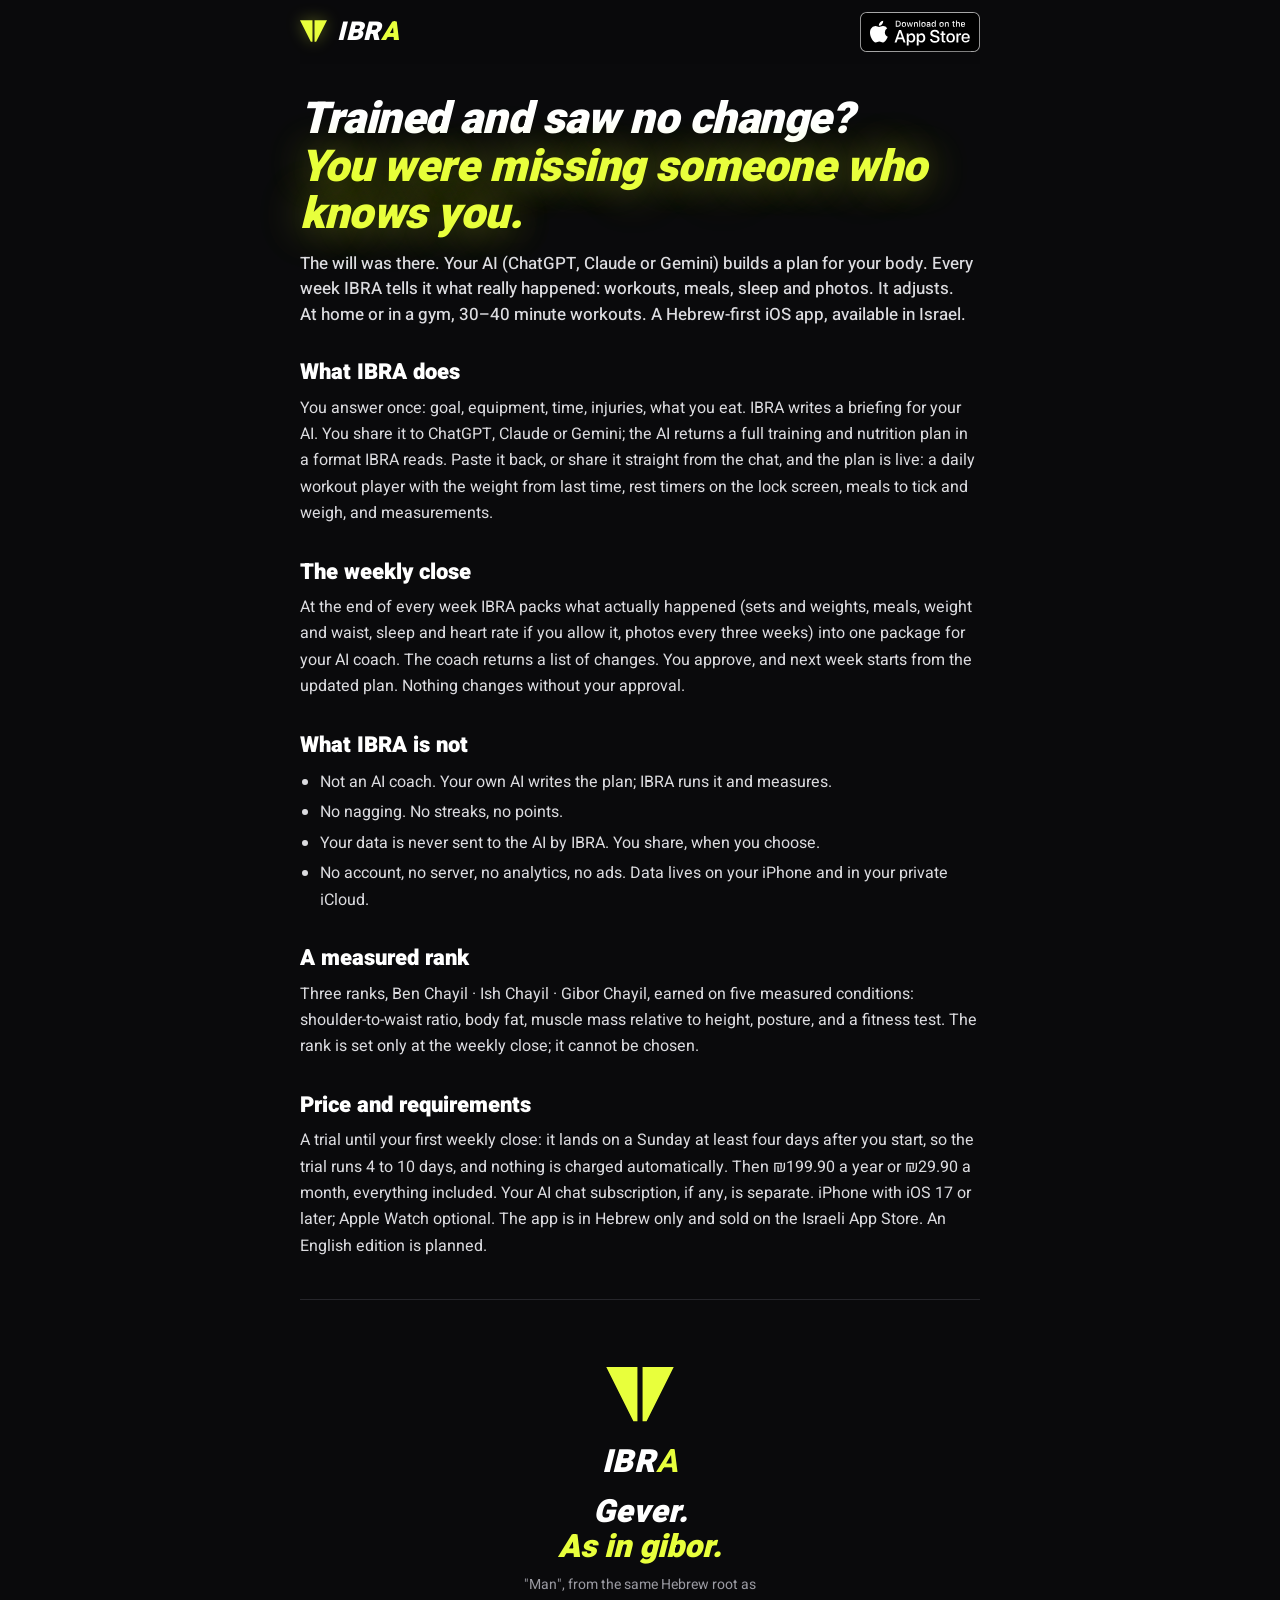
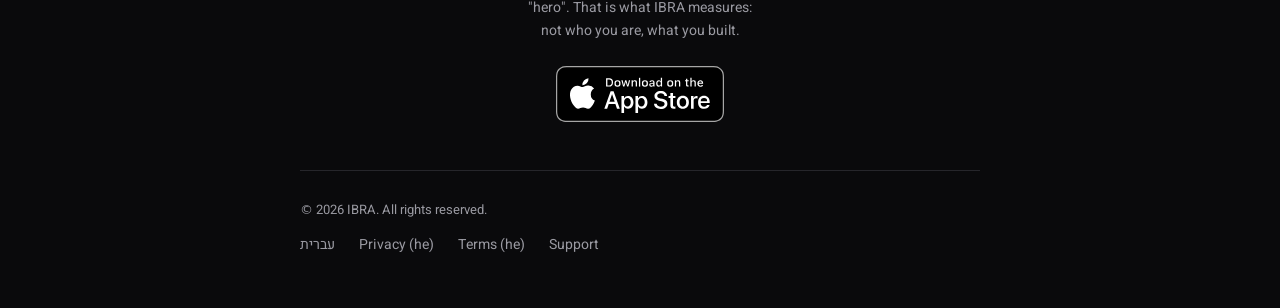
==== commit 7cb4b9cc: "אנגלית + /vs לסיפור החדש" ====
--- a/en/index.html
+++ b/en/index.html
@@ -8,13 +8,13 @@
 <link rel="icon" href="/assets/icon.svg" type="image/svg+xml">
 <link rel="apple-touch-icon" href="/assets/apple-touch-icon.png">
 <link rel="manifest" href="/site.webmanifest">
-<title>IBRA — runs the workout plan your ChatGPT, Claude or Gemini wrote (Hebrew, iOS)</title>
+<title>IBRA — trained and saw no change? Your AI builds the plan, IBRA tells it what really happened (Hebrew, iOS)</title>
 <meta name="description" content="IBRA is a Hebrew-first iOS app that runs the training and nutrition plan your own AI chat wrote: a daily workout player, meals, measurements, and a weekly close that sends the coach what really happened. No account, no server.">
 <link rel="canonical" href="https://ibra.fit/en/">
 <link rel="alternate" hreflang="he" href="https://ibra.fit/">
 <link rel="alternate" hreflang="en" href="https://ibra.fit/en/">
-<meta property="og:title" content="IBRA — runs the workout plan your AI wrote">
-<meta property="og:description" content="Hebrew-first iOS app. Paste the plan ChatGPT, Claude or Gemini wrote; IBRA runs it daily and closes every week with the coach.">
+<meta property="og:title" content="Trained and saw no change? You were missing someone who knows you.">
+<meta property="og:description" content="Your AI builds a plan for your body. Every week IBRA tells it what really happened, and it adjusts. Hebrew-first iOS app.">
 <meta property="og:url" content="https://ibra.fit/en/">
 <meta property="og:image" content="https://ibra.fit/assets/og-v3.png">
 <meta property="og:image:width" content="1200">
@@ -33,8 +33,8 @@
   <a class="badge sm" href="https://apps.apple.com/il/app/ibra/id6794155896"><img src="/assets/appstore-en.svg" width="116" height="40" alt="Download on the App Store"></a>
 </nav>
 
-<h1>Your AI writes the plan.<br><em>IBRA runs it.</em></h1>
-<p class="lede">A Hebrew-first iOS app for people who already train and already use ChatGPT, Claude or Gemini. Available in Israel.</p>
+<h1>Trained and saw no change?<br><em>You were missing someone who knows you.</em></h1>
+<p class="lede">The will was there. Your AI (ChatGPT, Claude or Gemini) builds a plan for your body. Every week IBRA tells it what really happened: workouts, meals, sleep and photos. It adjusts. At home or in a gym, 30–40 minute workouts. A Hebrew-first iOS app, available in Israel.</p>
 
 <article>
 <h2>What IBRA does</h2>
--- a/style.css
+++ b/style.css
@@ -715,6 +715,23 @@
 .hiw .gs p{margin-top:8px;grid-column:2}
 .hiw .gs p.big{margin-top:16px}
 .hiw .gs img.scr{grid-column:1/-1;width:180px;height:auto;margin:16px auto 0;border-radius:20px;box-shadow:0 18px 40px rgba(0,0,0,.45)}
+.hiw .saw{grid-column:1/-1;width:220px;margin:16px auto 0;background:var(--card,#141416);border:1px solid var(--line);border-radius:20px;padding:16px;box-shadow:0 18px 40px rgba(0,0,0,.45)}
+.hiw .saw p{margin:0;grid-column:auto;max-width:none}
+.hiw .saw .eb{font-size:11px;font-weight:800;letter-spacing:.06em;color:var(--muted)}
+.hiw .saw .tile{position:relative;margin-top:12px;border-radius:14px;overflow:hidden;border:1px solid var(--line)}
+.hiw .saw .tile img{display:block;width:100%;height:auto}
+.hiw .saw .tile.sm{width:110px}
+.hiw .saw .dt{position:absolute;bottom:6px;left:8px;font-size:11px;font-weight:800;color:var(--ink2)}
+.hiw .saw .mk{position:absolute;top:22%;left:8px;font-size:12px;font-weight:800;color:#fff;display:flex;align-items:center;gap:6px}
+.hiw .saw .mk i{display:block;width:14px;height:1.5px;background:#fff;order:-1}
+.hiw .saw .plan bdi{white-space:nowrap}
+.hiw .saw .pose{font-size:12px;color:var(--muted);margin-top:12px}
+.hiw .saw .gap{font-size:19px;font-weight:900;color:var(--ink);margin-top:2px}
+.hiw .saw .what{font-size:14px;color:var(--ink2);margin-top:6px;line-height:1.45}
+.hiw .saw .plan{margin-top:10px;border-right:2px solid var(--line);padding-right:10px;font-size:13px;color:var(--ink2);line-height:1.45}
+.hiw .saw .plan b{display:block;font-size:11px;color:var(--muted);letter-spacing:.06em}
+.hiw .saw hr{border:0;border-top:1px solid var(--line);margin:14px 0 0}
+@media (min-width:720px){.hiw .gs:has(.saw){grid-template-columns:52px 1fr 220px;column-gap:24px}.hiw .gs:has(.saw) .saw{grid-column:3;grid-row:1/span 6;margin:0}}
 @media (min-width:720px){.hiw .gs:has(img.scr){grid-template-columns:52px 1fr 180px;column-gap:24px}.hiw .gs:has(img.scr) img.scr{grid-column:3;grid-row:1/span 6;margin:0}}
 
 @media (max-width:720px){.seeshot.duo{grid-template-columns:1fr;justify-items:center;gap:24px}.seeshot.duo .shot{max-width:260px}}
@@ -882,7 +899,7 @@
 @media (min-width:761px){
   .site .wrap>nav{height:76px}
   .site .brand{font-size:26px}
-  .site .brand::before{content:"";display:inline-block;vertical-align:-2px;margin-inline-end:10px;width:26px;height:22px;background:url("data:image/svg+xml,%3Csvg xmlns='http://www.w3.org/2000/svg' viewBox='0 0 120 100'%3E%3Cpath d='M23.6,10 L56.5,10 L56.5,92 Z M96.4,10 L63.5,10 L63.5,92 Z' fill='%23E8FF3C'/%3E%3C/svg%3E") center/contain no-repeat;filter:drop-shadow(0 0 8px rgba(232,255,60,.35))}
+  .site .brand::before{content:"";display:inline-block;vertical-align:-2px;margin-inline-end:10px;width:27px;height:22px;background:url("data:image/svg+xml,%3Csvg xmlns='http://www.w3.org/2000/svg' viewBox='14 26 92 74'%3E%3Cpath d='M14,26 L56.5,26 L56.5,100 L51,100 Z M63.5,26 L106,26 L69,100 L63.5,100 Z' fill='%23E8FF3C'/%3E%3C/svg%3E") center/contain no-repeat;filter:drop-shadow(0 0 8px rgba(232,255,60,.35))}
   .site .wrap>nav ul{gap:30px;font-size:15px;font-weight:700;color:#C9C9CF}
   .site .wrap>nav ul a{position:relative;padding:10px 0}
   .site .wrap>nav ul a.on{color:#fff}
@@ -1009,3 +1026,52 @@
 .text .close .wordmark{font-size:32px;margin-top:10px}
 .text .close h2{font-size:32px;margin:16px 0 0}
 .text .close .badge{display:inline-block;margin-top:24px}.text .close .badge img{height:56px}
+
+/* 30.10 — הבעיה ומה מחליף מה */
+#why .chain{list-style:none;display:flex;flex-wrap:wrap;gap:10px;margin:24px 0 0;padding:0}
+#why .chain li{background:var(--card);border:1px solid var(--line);border-radius:999px;padding:10px 18px;font-weight:700;font-size:17px}
+#why .chain li+li::before{content:"←";color:var(--muted);margin-left:10px}
+#why .lede{margin-top:20px}
+table.swap{width:100%;border-collapse:collapse;margin-top:28px;font-size:17px}
+table.swap th{font-size:13px;color:var(--muted);font-weight:800;text-align:right;padding:0 0 10px}
+table.swap td{padding:14px 8px 14px 0;border-top:1px solid var(--line);vertical-align:top;color:var(--ink2)}
+table.swap td:first-child{color:var(--muted);width:18%}
+table.swap .us{color:#fff;font-weight:800}
+table.swap tr.pr td.us{color:var(--lime);font-size:24px;font-weight:900}
+table.swap small{display:block;font-size:13px;color:var(--muted);margin-top:3px}
+@media (max-width:720px){table.swap{font-size:15px}#why .chain li{font-size:15px;padding:8px 14px}}
+bdi[dir="ltr"]{white-space:nowrap}
+
+#why .clocks{display:flex;gap:12px;margin-top:22px;max-width:520px}
+#why .clocks>div{flex:1;background:var(--card);border:1px solid var(--line);border-radius:18px;padding:16px 18px}
+#why .clocks b{display:block;font-size:44px;font-weight:900;font-style:italic;line-height:1}
+#why .clocks span{display:block;color:var(--muted);font-size:14px;font-weight:700;margin-top:8px}
+#why .clocks .them b{color:#5A5A62}
+#why .clocks .us{border-color:var(--lime)}
+#why .clocks .us b{color:var(--lime)}
+#day1 .dayone{margin-top:22px;max-width:520px;background:var(--card);border:1px solid var(--line);border-radius:20px;padding:6px 18px}
+#day1 .dayone>div{display:flex;justify-content:space-between;padding:13px 0;border-top:1px solid var(--line);font-weight:700}
+#day1 .dayone>div:first-child{border-top:0}
+#day1 .dayone>div span:last-child{color:var(--muted);font-weight:600}
+#day1 .dayone .now span:first-child{color:var(--lime)}
+@media (max-width:720px){#why .clocks b{font-size:34px}}
+
+#sees .sees{display:grid;grid-template-columns:repeat(4,1fr);gap:12px;margin-top:32px}
+#sees .sc{background:var(--card);border:1px solid var(--line);border-radius:16px;padding:20px;display:flex;flex-direction:column;gap:16px}
+#sees .k{font-size:13px;font-weight:800;letter-spacing:.06em;color:var(--muted)}
+#sees .m{flex:1;display:flex;flex-direction:column;gap:8px;justify-content:center;min-height:96px}
+#sees .m small{color:var(--muted);font-size:14px}
+#sees .m strong{font-size:24px;font-weight:900;color:var(--ink)}
+#sees .m strong.lime{color:var(--lime)}
+#sees .rows>div{display:flex;justify-content:space-between;gap:8px;font-size:15px;border-bottom:1px solid var(--line);padding-bottom:8px}
+#sees .rows>div:last-child{border:0;padding:0}
+#sees .rows b{font-weight:800;white-space:nowrap}
+#sees .vs{font-size:13px;color:var(--muted);border-top:1px solid var(--line);padding-top:12px}
+@media (max-width:900px){#sees .sees{grid-template-columns:1fr 1fr}}
+@media (max-width:560px){#sees .sees{grid-template-columns:1fr}}
+
+.pledge{color:var(--ink2);font-size:20px;font-weight:700;margin:12px auto 24px;max-width:32ch;text-align:center}
+.chips{display:flex;flex-wrap:wrap;gap:8px;margin-top:16px}
+.chips span{border:1px solid var(--line);background:var(--card);border-radius:99px;padding:6px 14px;font-size:14px;font-weight:700;color:var(--ink2)}
+
+@media (max-width:760px){.site h1 em{white-space:normal}}
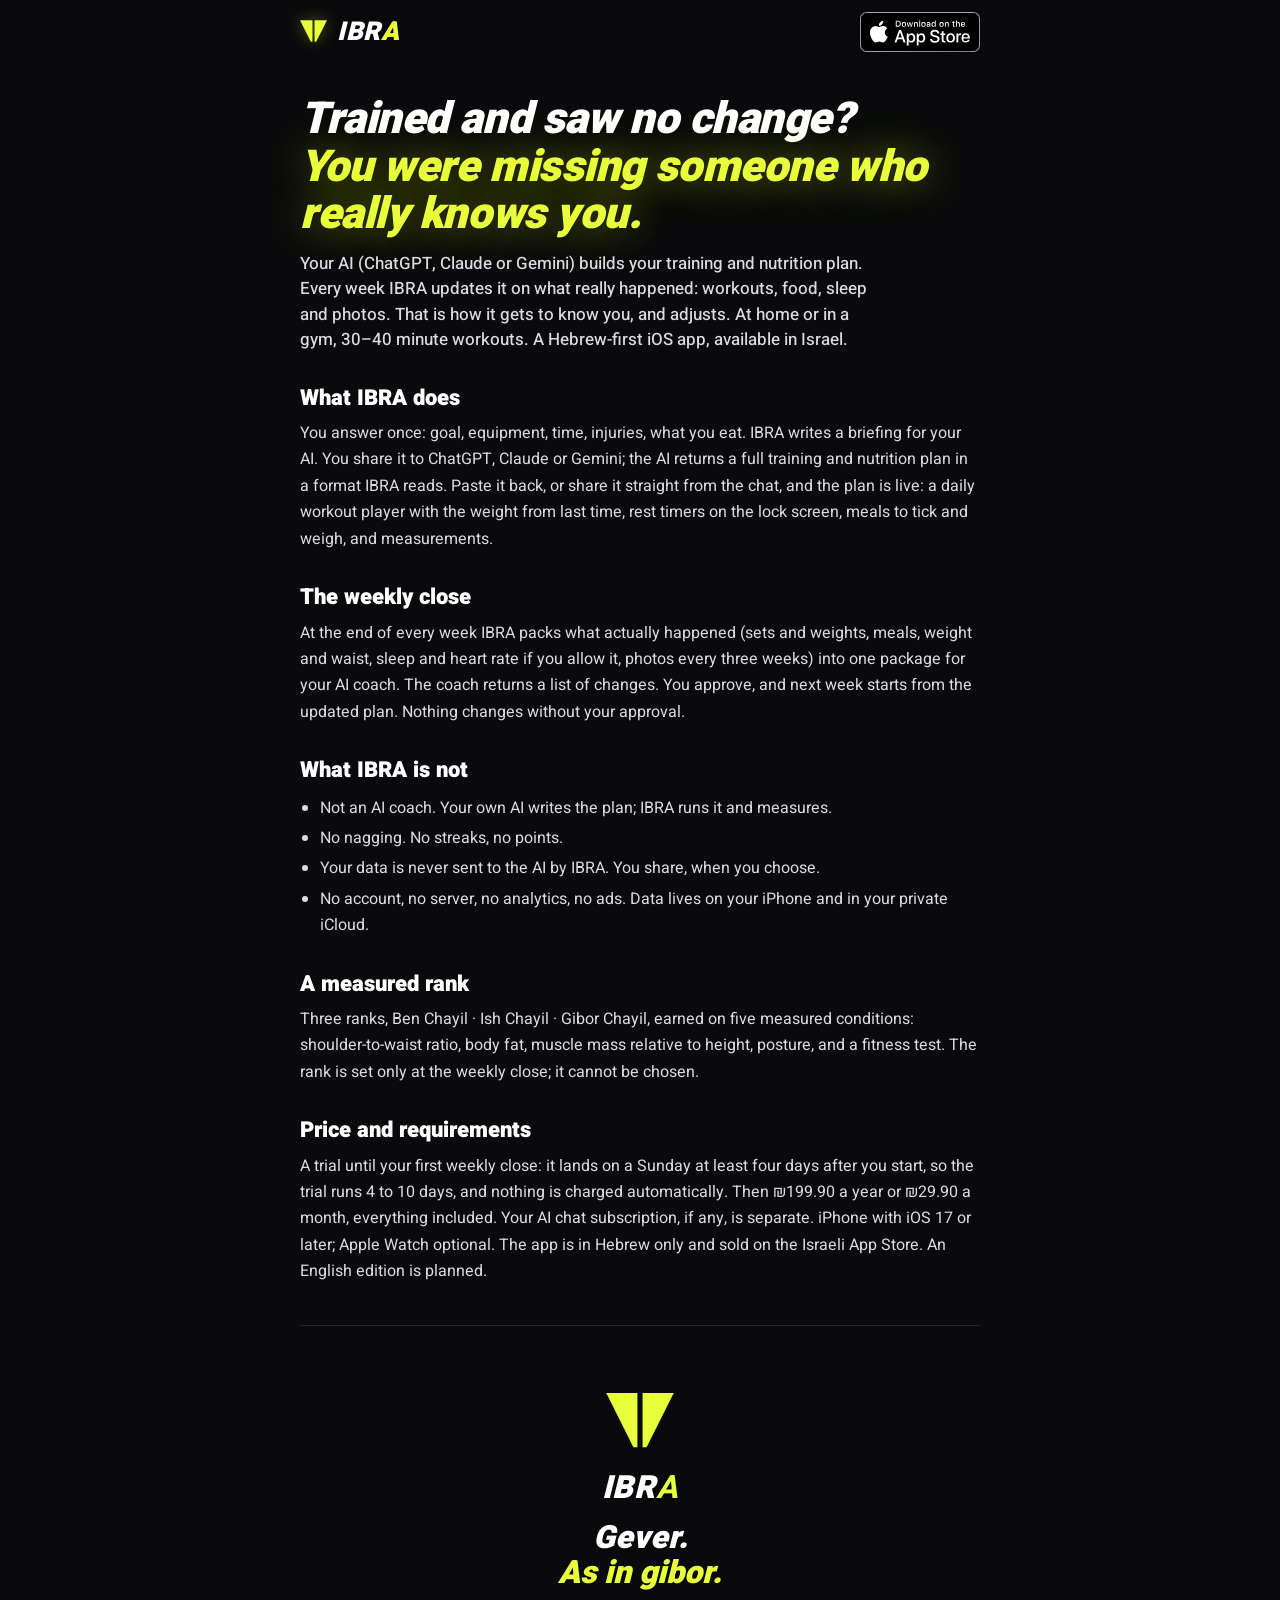
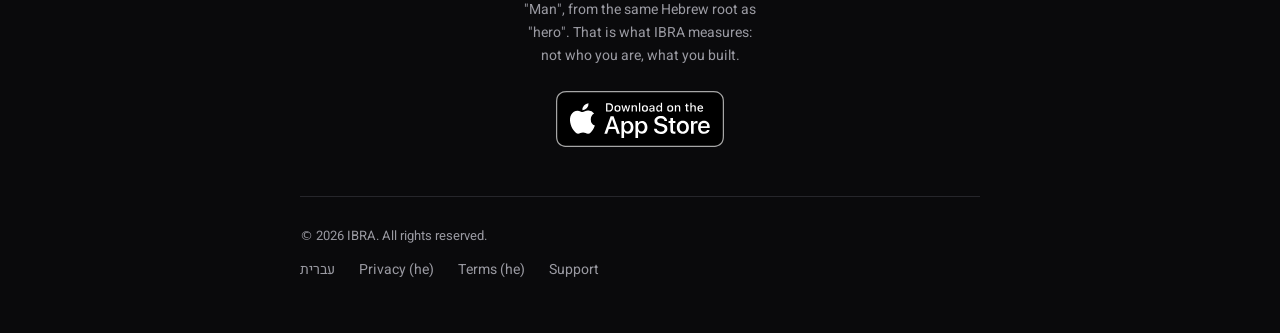
==== commit 06773c25: "חסר מי שמכיר אותך באמת." ====
--- a/en/index.html
+++ b/en/index.html
@@ -13,7 +13,7 @@
 <link rel="canonical" href="https://ibra.fit/en/">
 <link rel="alternate" hreflang="he" href="https://ibra.fit/">
 <link rel="alternate" hreflang="en" href="https://ibra.fit/en/">
-<meta property="og:title" content="Trained and saw no change? You were missing someone who knows you.">
+<meta property="og:title" content="Trained and saw no change? You were missing someone who really knows you.">
 <meta property="og:description" content="Your AI builds a plan for your body. Every week IBRA tells it what really happened, and it adjusts. Hebrew-first iOS app.">
 <meta property="og:url" content="https://ibra.fit/en/">
 <meta property="og:image" content="https://ibra.fit/assets/og-v3.png">
@@ -33,8 +33,8 @@
   <a class="badge sm" href="https://apps.apple.com/il/app/ibra/id6794155896"><img src="/assets/appstore-en.svg" width="116" height="40" alt="Download on the App Store"></a>
 </nav>
 
-<h1>Trained and saw no change?<br><em>You were missing someone who knows you.</em></h1>
-<p class="lede">The will was there. Your AI (ChatGPT, Claude or Gemini) builds a plan for your body. Every week IBRA tells it what really happened: workouts, meals, sleep and photos. It adjusts. At home or in a gym, 30–40 minute workouts. A Hebrew-first iOS app, available in Israel.</p>
+<h1>Trained and saw no change?<br><em>You were missing someone who really knows you.</em></h1>
+<p class="lede">Your AI (ChatGPT, Claude or Gemini) builds your training and nutrition plan. Every week IBRA updates it on what really happened: workouts, food, sleep and photos. That is how it gets to know you, and adjusts. At home or in a gym, 30–40 minute workouts. A Hebrew-first iOS app, available in Israel.</p>
 
 <article>
 <h2>What IBRA does</h2>
